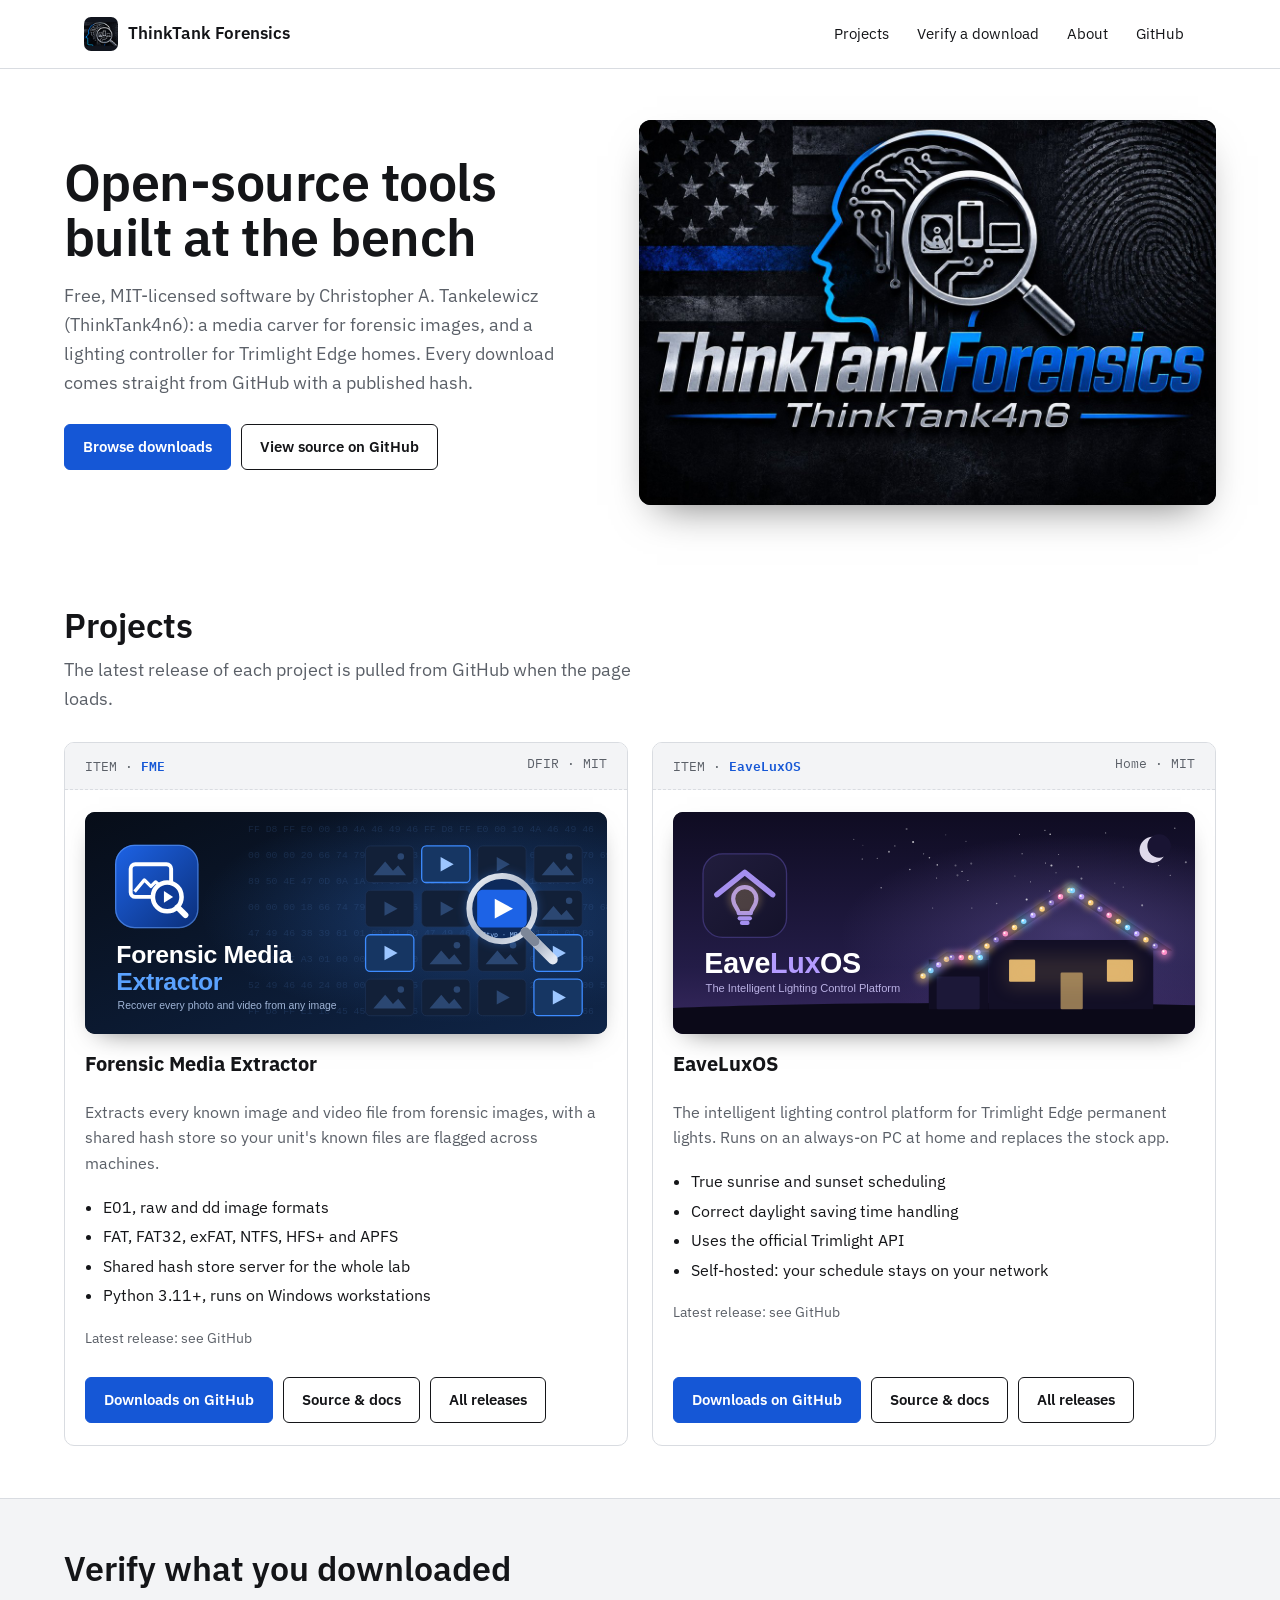
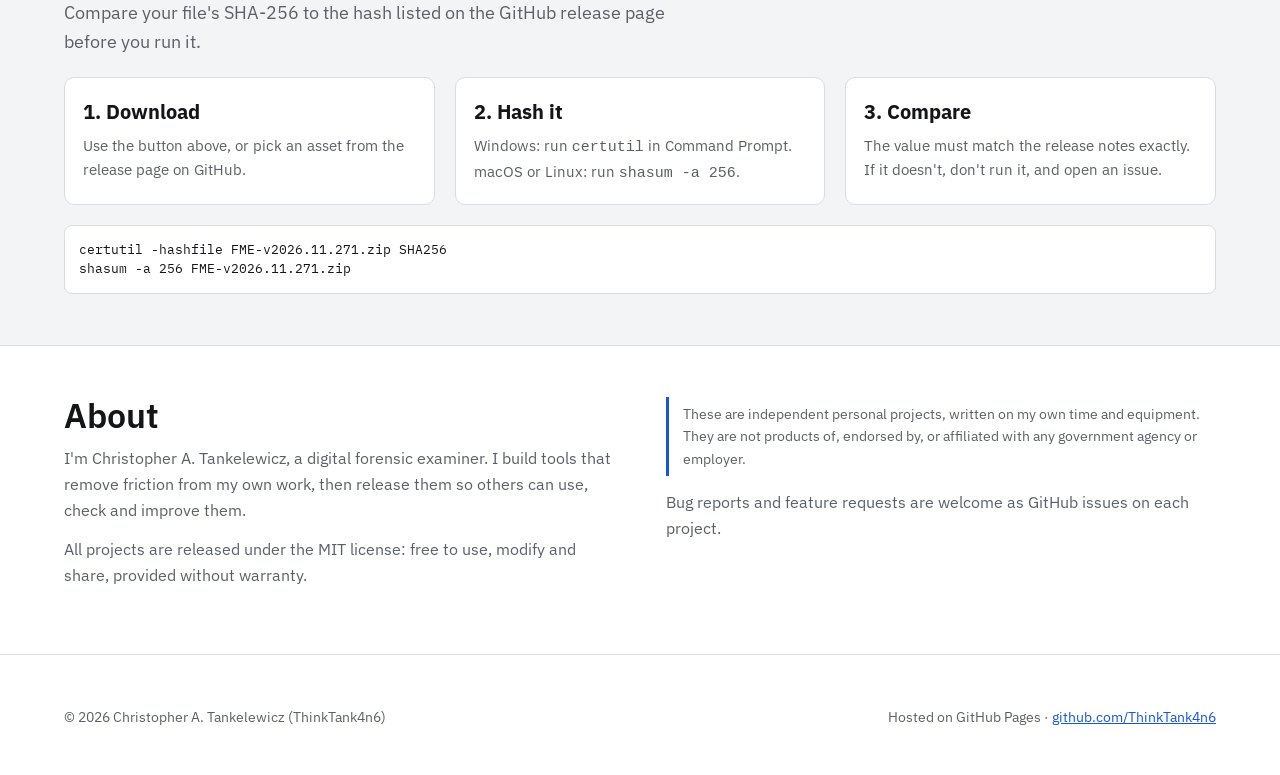
==== index.html @ 65d2710a "New FME and EaveLuxOS banners" ====
<!DOCTYPE html>
<html lang="en">
<head>
<meta charset="utf-8">
<meta name="viewport" content="width=device-width, initial-scale=1">
<title>ThinkTank Forensics</title>
<meta name="description" content="Free, open-source tools by Christopher A. Tankelewicz (ThinkTank4n6): Forensic Media Extractor and EaveLuxOS.">
<link rel="icon" href="favicon-32.png" type="image/png">
<link rel="apple-touch-icon" href="apple-touch-icon.png">
<meta property="og:type" content="website">
<meta property="og:url" content="https://thinktankforensics.com/">
<meta property="og:title" content="ThinkTank Forensics">
<meta property="og:description" content="Free, open-source tools by Christopher A. Tankelewicz (ThinkTank4n6): Forensic Media Extractor and EaveLuxOS.">
<meta property="og:image" content="https://thinktankforensics.com/og.jpg">
<meta property="og:image:width" content="1200">
<meta property="og:image:height" content="630">
<meta name="twitter:card" content="summary_large_image">
<meta name="theme-color" content="#0d0f13">
<link rel="preconnect" href="https://fonts.googleapis.com">
<link rel="preconnect" href="https://fonts.gstatic.com" crossorigin>
<link href="https://fonts.googleapis.com/css2?family=IBM+Plex+Mono:wght@400;600&family=IBM+Plex+Sans:wght@400;500;600&display=swap" rel="stylesheet">
<style>
/* VOICE: clinical, exact, quietly confident — a lab bench, not a billboard
   IDEA: an evidence bag with its chain-of-custody label; each project is an item
   PICTURE: a disk-sector map in hex, carved files lit up in evidence red
   COLOUR and TYPE: white bag, ink, badge blue #1557d6 from the logo; IBM Plex Sans + Plex Mono for data only
   LAYOUT: hero with sector map, two project items, how-to-verify band, footer */
:root{color-scheme:light dark;
  --bg:light-dark(#ffffff,#101113);--panel:light-dark(#f3f4f6,#1a1c1f);
  --ink:light-dark(#141518,#eceef1);--mute:light-dark(#5b6068,#a2a8b1);
  --line:light-dark(#d9dce1,#2c2f34);--red:light-dark(#1557d6,#3d8bff);
  --cell:light-dark(#e6e8ec,#23262a);--hit:light-dark(#1557d6,#3d8bff)}
:root[data-theme=light]{color-scheme:light}:root[data-theme=dark]{color-scheme:dark}
*{box-sizing:border-box;min-width:0}
html{scroll-padding-top:72px;scroll-behavior:smooth}
body{margin:0;background:var(--bg);color:var(--ink);font:16px/1.6 "IBM Plex Sans",system-ui,sans-serif;overflow-x:clip}
a{color:var(--red)}
.wrap{max-width:1240px;margin:0 auto}
.band{padding:clamp(28px,4vw,64px) max(5vw,16px)}
header.top{position:sticky;top:0;z-index:5;background:color-mix(in srgb,var(--bg) 92%,transparent);backdrop-filter:blur(8px);border-bottom:1px solid var(--line)}
.top .wrap{display:flex;align-items:center;gap:16px;padding:12px max(5vw,16px);flex-wrap:wrap}
.brand{display:flex;align-items:center;gap:10px;font-weight:600;color:var(--ink);text-decoration:none;font-size:17px}
.brand img{width:34px;height:34px;border-radius:7px}
nav{margin-left:auto;display:flex;gap:4px;flex-wrap:wrap}
nav a{color:var(--ink);text-decoration:none;padding:10px 12px;border-radius:6px;font-size:15px}
nav a:hover,nav a:focus-visible{background:var(--panel)}
.hero .wrap{display:grid;grid-template-columns:minmax(0,1fr) minmax(0,1.1fr);gap:clamp(24px,4vw,56px);align-items:center}
h1{font-size:clamp(34px,5vw,52px);line-height:1.05;margin:0 0 18px;text-wrap:balance;font-weight:600;letter-spacing:-.01em}
h2{font-size:clamp(26px,3.4vw,34px);line-height:1.1;margin:0 0 12px;text-wrap:balance;font-weight:600}
h3{font-size:20px;margin:0 0 6px}
.lede{font-size:18px;color:var(--mute);max-width:34em;margin:0 0 26px}
.btns{display:flex;gap:10px;flex-wrap:wrap}
.btn{display:inline-flex;align-items:center;justify-content:center;gap:8px;min-height:44px;padding:10px 18px;border-radius:6px;font-weight:600;font-size:15px;text-decoration:none;border:1.5px solid var(--ink);color:var(--ink);background:transparent}
.btn.solid{background:var(--red);border-color:var(--red);color:#fff}
:root{--red-ink:#fff}
.btn:hover{filter:brightness(1.08)}.btn:focus-visible,nav a:focus-visible{outline:3px solid var(--red);outline-offset:2px}
.logo{margin:0;border-radius:12px;overflow:hidden;box-shadow:0 18px 40px -18px rgba(0,0,0,.55);background:#0d0f13}.logo img{display:block;width:100%;height:auto}
.map{background:var(--panel);border:1px solid var(--line);border-radius:10px;padding:16px;font:12px/1 "IBM Plex Mono",monospace;color:var(--mute)}
.map .hd{display:flex;justify-content:space-between;gap:8px;margin-bottom:12px;flex-wrap:wrap}
.grid{display:grid;grid-template-columns:repeat(16,minmax(0,1fr));gap:3px}
.grid i{aspect-ratio:1;border-radius:2px;background:var(--cell);transition:background .5s}
.grid i.on{background:var(--hit)}
.grid i.img{background:color-mix(in srgb,var(--hit) 55%,var(--cell))}
.legend{display:flex;gap:16px;margin-top:12px;flex-wrap:wrap}
.legend span::before{content:"";display:inline-block;width:10px;height:10px;border-radius:2px;margin-right:6px;vertical-align:-1px;background:var(--c)}
.items{display:grid;grid-template-columns:repeat(2,minmax(0,1fr));gap:24px;margin-top:28px}
.item{border:1px solid var(--line);border-radius:10px;overflow:hidden;display:flex;flex-direction:column;background:var(--bg)}
.tag{display:flex;justify-content:space-between;gap:12px;padding:12px 20px;background:var(--panel);border-bottom:1px dashed var(--line);font:13px "IBM Plex Mono",monospace;color:var(--mute);flex-wrap:wrap}
.tag b{color:var(--red);font-weight:600}
.body{padding:22px 20px;display:flex;flex-direction:column;gap:14px;flex:1}
.body p{margin:0;color:var(--mute)}
.art{border-radius:10px;overflow:hidden;background:#0b0f1a;box-shadow:0 10px 26px -14px rgba(0,0,0,.6)}
.art img{display:block;width:100%;height:auto}
ul.feat{margin:0;padding-left:18px}ul.feat li{margin:4px 0}
.rel{font-size:14px;color:var(--mute);min-height:1.6em}
.rel code{font-family:"IBM Plex Mono",monospace;color:var(--ink)}
.body .btns{margin-top:auto}
.dl{display:grid;gap:12px}
.os{border:1px solid var(--line);border-radius:10px;padding:12px}
.os.mine{border-color:var(--red);box-shadow:0 0 0 1px var(--red) inset}
.os h4{margin:0 0 8px;font-size:15px;display:flex;gap:8px;align-items:center;flex-wrap:wrap}
.os h4 em{font-style:normal;font-size:12px;font-weight:600;color:#fff;background:var(--red);border-radius:99px;padding:2px 9px}
.file{display:flex;flex-direction:column;gap:2px;min-height:44px;justify-content:center;padding:8px 12px;margin-top:6px;border-radius:7px;background:var(--panel);text-decoration:none;color:var(--ink)}
.file:hover,.file:focus-visible{outline:2px solid var(--red);outline-offset:0}
.file span{font-weight:600;color:var(--red)}
.file small{color:var(--mute);font-size:13px;overflow-wrap:anywhere}
.sums{font-size:14px;margin:0}
.verify{background:var(--panel);border-top:1px solid var(--line);border-bottom:1px solid var(--line)}
.steps{display:grid;grid-template-columns:repeat(3,minmax(0,1fr));gap:20px;margin-top:20px}
.step{background:var(--bg);border:1px solid var(--line);border-radius:10px;padding:18px}
.step p{margin:6px 0 0;color:var(--mute);font-size:15px}
pre{overflow-x:auto;background:var(--bg);border:1px solid var(--line);border-radius:8px;padding:14px;font:13px/1.5 "IBM Plex Mono",monospace;margin:20px 0 0}
.about .wrap{display:grid;grid-template-columns:minmax(0,1fr) minmax(0,1fr);gap:clamp(24px,4vw,56px)}
.about p{color:var(--mute);margin:0 0 14px}
.note{font-size:14px;border-left:3px solid var(--red);padding:6px 0 6px 14px;color:var(--mute)}
footer{border-top:1px solid var(--line);font-size:14px;color:var(--mute)}
footer .wrap{display:flex;justify-content:space-between;gap:12px;flex-wrap:wrap}
@media(max-width:860px){.items,.steps,.about .wrap{grid-template-columns:minmax(0,1fr)}}
@media(max-width:700px){.hero .wrap{grid-template-columns:minmax(0,1fr)}nav{margin-left:0;width:100%}}
@media(prefers-reduced-motion:reduce){html{scroll-behavior:auto}.grid i{transition:none}}
</style>
</head>
<body>

<header class="top"><div class="wrap">
  <a class="brand" href="#top" aria-label="ThinkTank Forensics home">
    <img src="emblem.png" alt="" width="34" height="34">
    ThinkTank Forensics
  </a>
  <nav aria-label="Main">
    <a href="#projects">Projects</a>
    <a href="#verify">Verify a download</a>
    <a href="#about">About</a>
    <a href="https://github.com/ThinkTank4n6">GitHub</a>
  </nav>
</div></header>

<main id="top">
<section class="band hero"><div class="wrap">
  <div>
    <h1>Open-source tools built at the bench</h1>
    <p class="lede">Free, MIT-licensed software by Christopher A. Tankelewicz (ThinkTank4n6): a media carver for forensic images, and a lighting controller for Trimlight Edge homes. Every download comes straight from GitHub with a published hash.</p>
    <div class="btns">
      <a class="btn solid" href="#projects">Browse downloads</a>
      <a class="btn" href="https://github.com/ThinkTank4n6">View source on GitHub</a>
    </div>
  </div>
  <figure class="logo"><img src="logo.jpg" alt="ThinkTank Forensics logo: a circuit-board head profile with a magnifying glass over a hard drive, phone and laptop, above the name ThinkTank Forensics and the handle ThinkTank4n6" width="1200" height="800"></figure>
</div></section>

<section class="band" id="projects"><div class="wrap">
  <h2>Projects</h2>
  <p class="lede" style="margin:0">The latest release of each project is pulled from GitHub when the page loads.</p>
  <div class="items" id="items"></div>
</div></section>

<section class="band verify" id="verify"><div class="wrap">
  <h2>Verify what you downloaded</h2>
  <p class="lede" style="margin:0">Compare your file's SHA-256 to the hash listed on the GitHub release page before you run it.</p>
  <div class="steps">
    <div class="step"><h3>1. Download</h3><p>Use the button above, or pick an asset from the release page on GitHub.</p></div>
    <div class="step"><h3>2. Hash it</h3><p>Windows: run <code>certutil</code> in Command Prompt. macOS or Linux: run <code>shasum -a 256</code>.</p></div>
    <div class="step"><h3>3. Compare</h3><p>The value must match the release notes exactly. If it doesn't, don't run it, and open an issue.</p></div>
  </div>
  <pre>certutil -hashfile FME-v2026.11.271.zip SHA256
shasum -a 256 FME-v2026.11.271.zip</pre>
</div></section>

<section class="band about" id="about"><div class="wrap">
  <div>
    <h2>About</h2>
    <p>I'm Christopher A. Tankelewicz, a digital forensic examiner. I build tools that remove friction from my own work, then release them so others can use, check and improve them.</p>
    <p>All projects are released under the MIT license: free to use, modify and share, provided without warranty.</p>
  </div>
  <div>
    <p class="note">These are independent personal projects, written on my own time and equipment. They are not products of, endorsed by, or affiliated with any government agency or employer.</p>
    <p>Bug reports and feature requests are welcome as GitHub issues on each project.</p>
  </div>
</div></section>
</main>

<footer class="band"><div class="wrap">
  <span>© <span id="yr">2026</span> Christopher A. Tankelewicz (ThinkTank4n6)</span>
  <span>Hosted on GitHub Pages · <a href="https://github.com/ThinkTank4n6">github.com/ThinkTank4n6</a></span>
</div></footer>

<script>
{
const OWNER = "ThinkTank4n6";
const projects = [
  { repo: "Forensic-Media-Extractor", name: "Forensic Media Extractor", short: "FME", kind: "DFIR",
    blurb: "Extracts every known image and video file from forensic images, with a shared hash store so your unit's known files are flagged across machines.",
    feats: ["E01, raw and dd image formats", "FAT, FAT32, exFAT, NTFS, HFS+ and APFS", "Shared hash store server for the whole lab", "Python 3.11+, runs on Windows workstations"],
    art: "fme" },
  { repo: "eaveluxos", name: "EaveLuxOS", short: "EaveLuxOS", kind: "Home",
    blurb: "The intelligent lighting control platform for Trimlight Edge permanent lights. Runs on an always-on PC at home and replaces the stock app.",
    feats: ["True sunrise and sunset scheduling", "Correct daylight saving time handling", "Uses the official Trimlight API", "Self-hosted: your schedule stays on your network"],
    art: "eaveluxos" }
];


const esc = s => String(s).replace(/[&<>"']/g, c => ({"&":"&amp;","<":"&lt;",">":"&gt;","\"":"&quot;","'":"&#39;"}[c]));
const gh = p => `https://github.com/${OWNER}/${p.repo}`;

document.getElementById("items").innerHTML = projects.map(p => `
  <article class="item" id="p-${p.repo}">
    <div class="tag"><span>ITEM · <b>${esc(p.short)}</b></span><span>${esc(p.kind)} · MIT</span></div>
    <div class="body">
      <div class="art"><img src="img/${p.art}-banner.svg" alt="${esc(p.name)} logo" width="800" height="340" loading="lazy"></div>
      <h3>${esc(p.name)}</h3>
      <p>${esc(p.blurb)}</p>
      <ul class="feat">${p.feats.map(f => `<li>${esc(f)}</li>`).join("")}</ul>
      <div class="rel" data-rel>Latest release: see GitHub</div>
      <div data-panel></div>
      <div class="btns">
        <a class="btn solid" data-dl href="${gh(p)}/releases/latest">Downloads on GitHub</a>
        <a class="btn" href="${gh(p)}">Source &amp; docs</a>
        <a class="btn" href="${gh(p)}/releases">All releases</a>
      </div>
    </div>
  </article>`).join("");

// Pull the newest release from the GitHub API and build a download panel per platform.
// The static buttons above still work if this fails.
const describe = name => {
  const n = name.toLowerCase();
  const arm = /arm64|aarch64/.test(n), x64 = /x86_64|amd64|x64/.test(n);
  if (/sha256|checksum/.test(n)) return { os: "Checksums", label: "SHA-256 checksums", rank: 9 };
  if (/\.deb$/.test(n)) return { os: "Linux", label: `Debian / Ubuntu (.deb) · ${arm ? "ARM64" : "x86-64"}`, rank: arm ? 4 : 3 };
  if (/linux|\.appimage$|\.rpm$/.test(n)) return { os: "Linux", label: `Linux (.tar.gz) · ${arm ? "ARM64 / Raspberry Pi" : "x86-64"}`, rank: arm ? 2 : 1 };
  if (/mac|darwin|osx|\.dmg$|\.pkg$/.test(n)) {
    const intel = /intel/.test(n) || (x64 && !arm);
    return { os: "macOS", label: intel ? "Intel Macs" : "Apple Silicon (M1 and newer)", rank: intel ? 2 : 1 };
  }
  if (/windows|win64|win32|\.exe$|\.msi$/.test(n)) return { os: "Windows", label: /\.exe$|\.msi$/.test(n) ? "Windows installer" : "Windows 10 / 11 (64-bit)", rank: 1 };
  return { os: "Other", label: name, rank: 1 };
};
const ua = navigator.userAgent;
const myOS = /iPhone|iPad|Android/.test(ua) ? "" : /Windows/.test(ua) ? "Windows" : /Mac/.test(ua) ? "macOS" : /Linux|X11/.test(ua) ? "Linux" : "";
const mb = b => b >= 1048576 ? (b/1048576).toFixed(1) + " MB" : Math.max(1, Math.round(b/1024)) + " KB";
projects.forEach(async p => {
  const card = document.getElementById("p-" + p.repo);
  try {
    const r = await fetch(`https://api.github.com/repos/${OWNER}/${p.repo}/releases/latest`, { headers: { Accept: "application/vnd.github+json" } });
    if (!r.ok) return;
    const j = await r.json();
    const assets = (j.assets || []).map(x => ({ ...x, d: describe(x.name) }));
    if (!assets.length) return;
    const date = new Date(j.published_at).toLocaleDateString("en-US", { year: "numeric", month: "short", day: "numeric" });
    const order = ["Windows", "macOS", "Linux", "Other"].sort((x, y) => (y === myOS) - (x === myOS));
    const groups = order.map(os => {
      const list = assets.filter(x => x.d.os === os).sort((x, y) => x.d.rank - y.d.rank);
      if (!list.length) return "";
      return `<div class="os${os === myOS ? " mine" : ""}"><h4>${os}${os === myOS ? " <em>your computer</em>" : ""}</h4>
        ${list.map(x => `<a class="file" href="${esc(x.browser_download_url)}"><span>${esc(x.d.label)}</span><small>${esc(x.name)} · ${mb(x.size)}</small></a>`).join("")}</div>`;
    }).join("");
    const sums = assets.find(x => x.d.os === "Checksums");
    card.querySelector("[data-rel]").innerHTML = `Latest release: <code>${esc(j.tag_name)}</code> · ${esc(date)}`;
    card.querySelector("[data-panel]").innerHTML = `<div class="dl">${groups}</div>` +
      (sums ? `<p class="sums">Verify your download against <a href="${esc(sums.browser_download_url)}">${esc(sums.name)}</a>.</p>` : "");
    card.querySelector("[data-dl]").remove();
  } catch (e) { /* offline or rate-limited: keep the fallback link */ }
});

document.getElementById("yr").textContent = new Date().getFullYear();
}
</script>
</body>
</html>
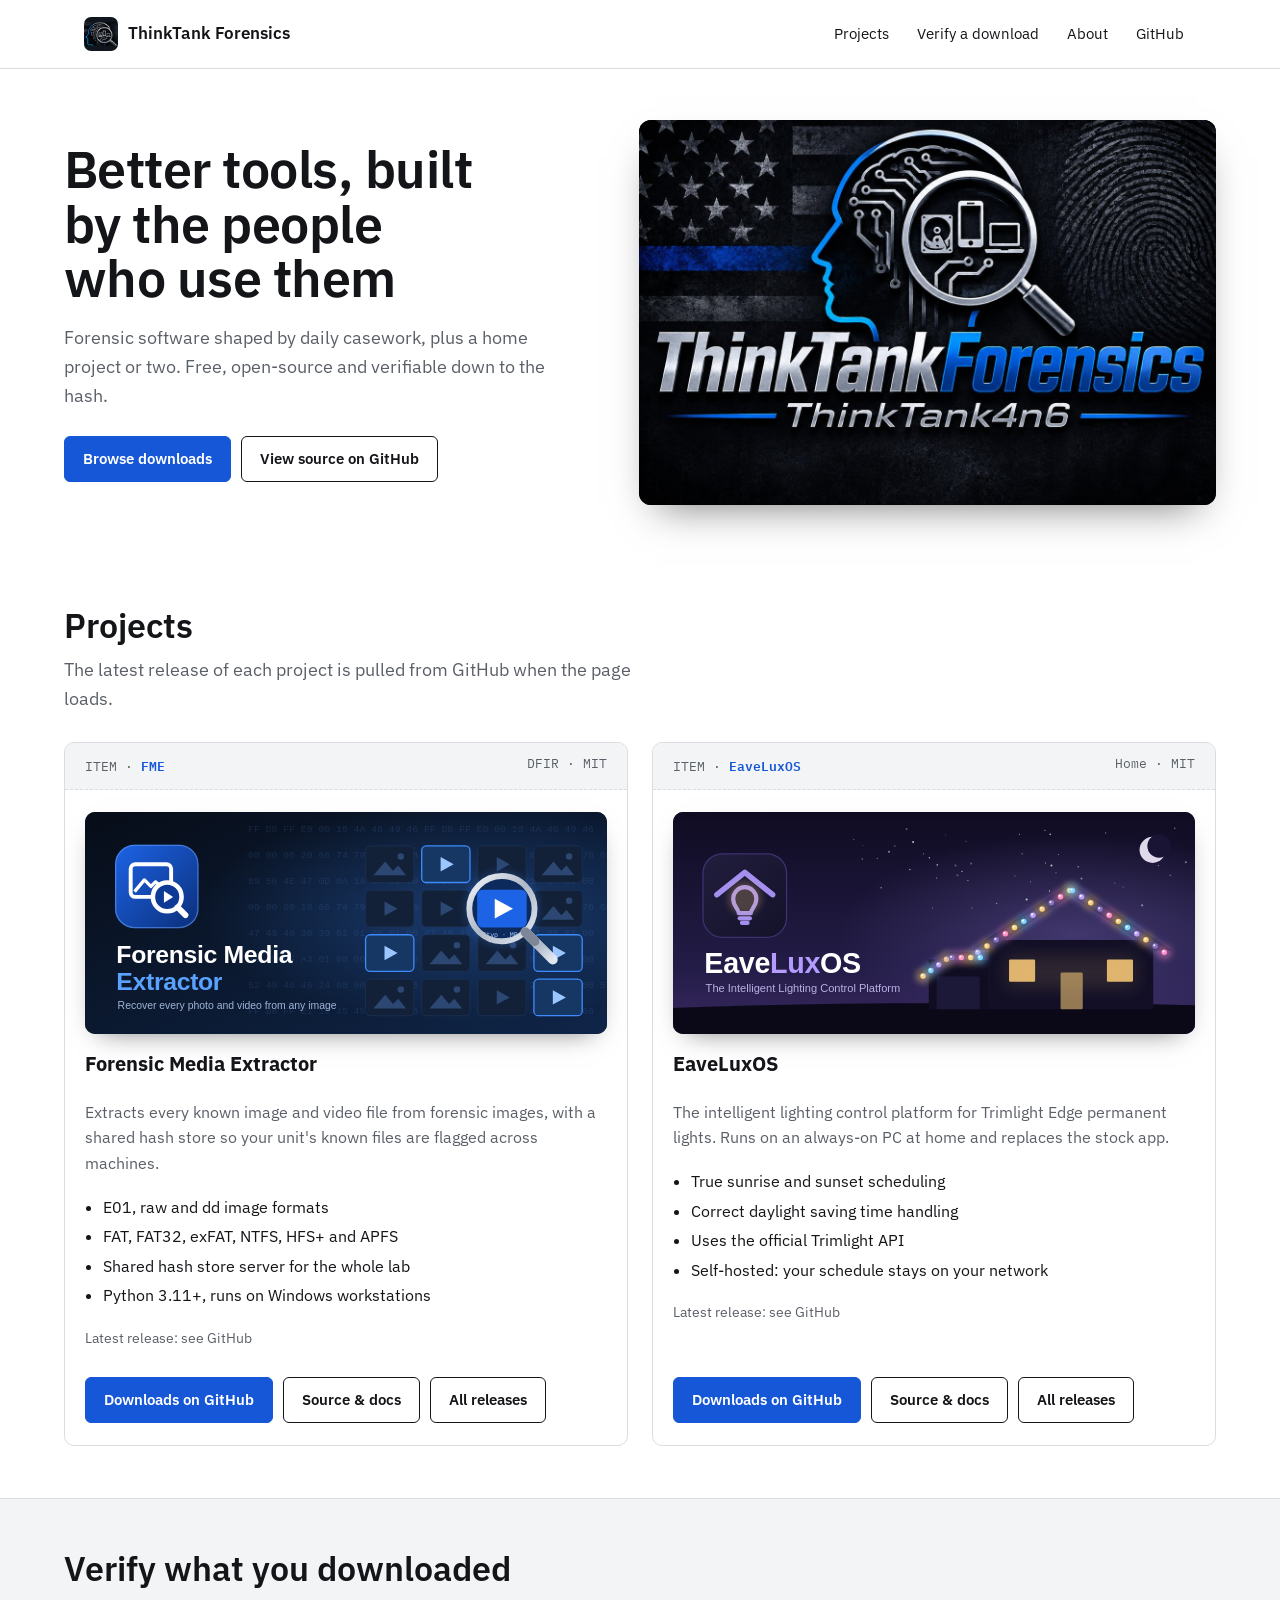
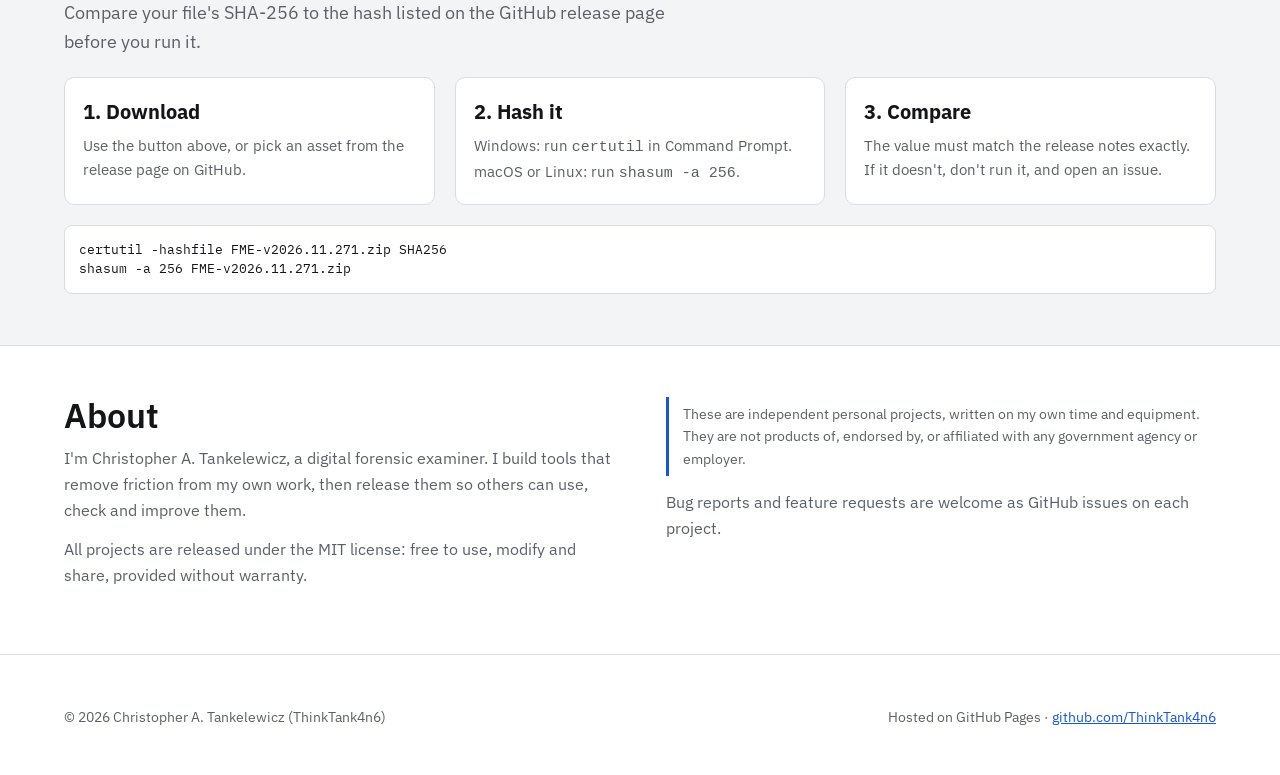
==== commit 7394957d: "New headline" ====
--- a/index.html
+++ b/index.html
@@ -118,8 +118,8 @@
 <main id="top">
 <section class="band hero"><div class="wrap">
   <div>
-    <h1>Open-source tools built at the bench</h1>
-    <p class="lede">Free, MIT-licensed software by Christopher A. Tankelewicz (ThinkTank4n6): a media carver for forensic images, and a lighting controller for Trimlight Edge homes. Every download comes straight from GitHub with a published hash.</p>
+    <h1>Better tools, built by the people who use them</h1>
+    <p class="lede">Forensic software shaped by daily casework, plus a home project or two. Free, open-source and verifiable down to the hash.</p>
     <div class="btns">
       <a class="btn solid" href="#projects">Browse downloads</a>
       <a class="btn" href="https://github.com/ThinkTank4n6">View source on GitHub</a>
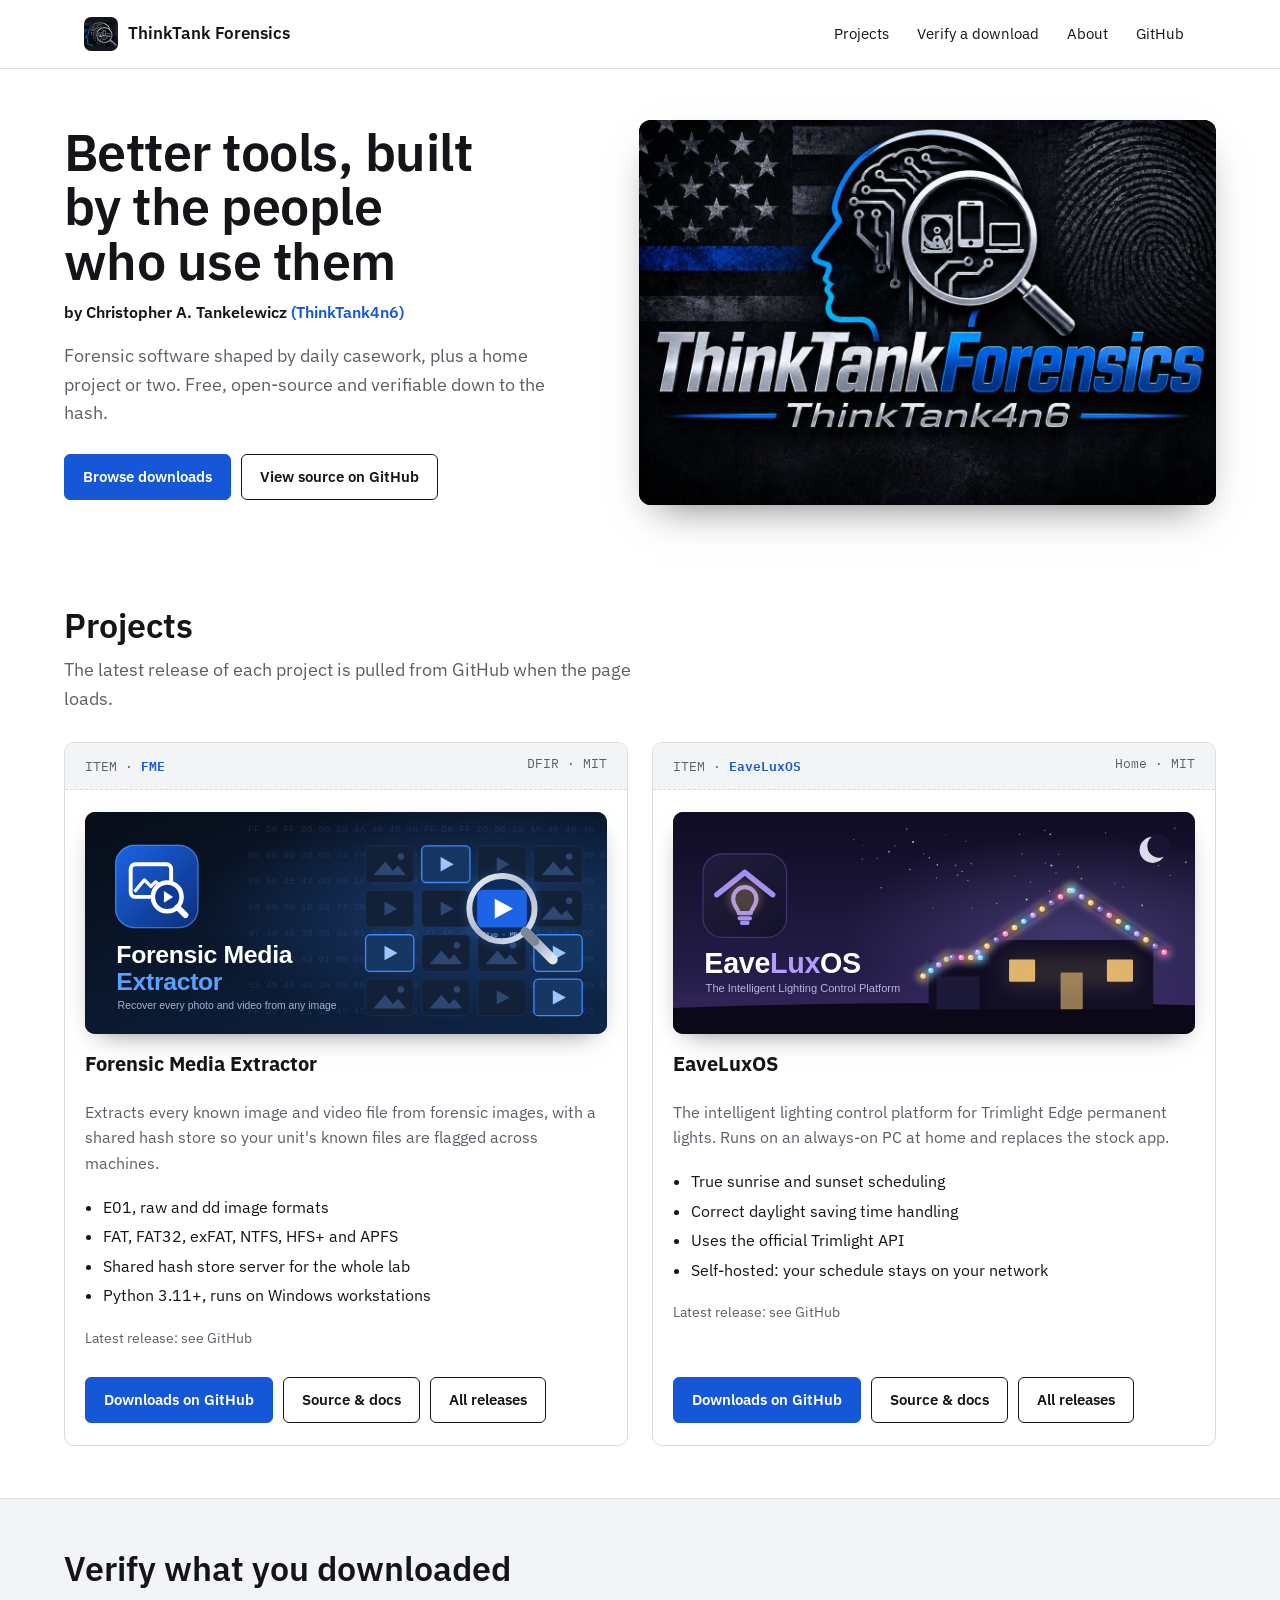
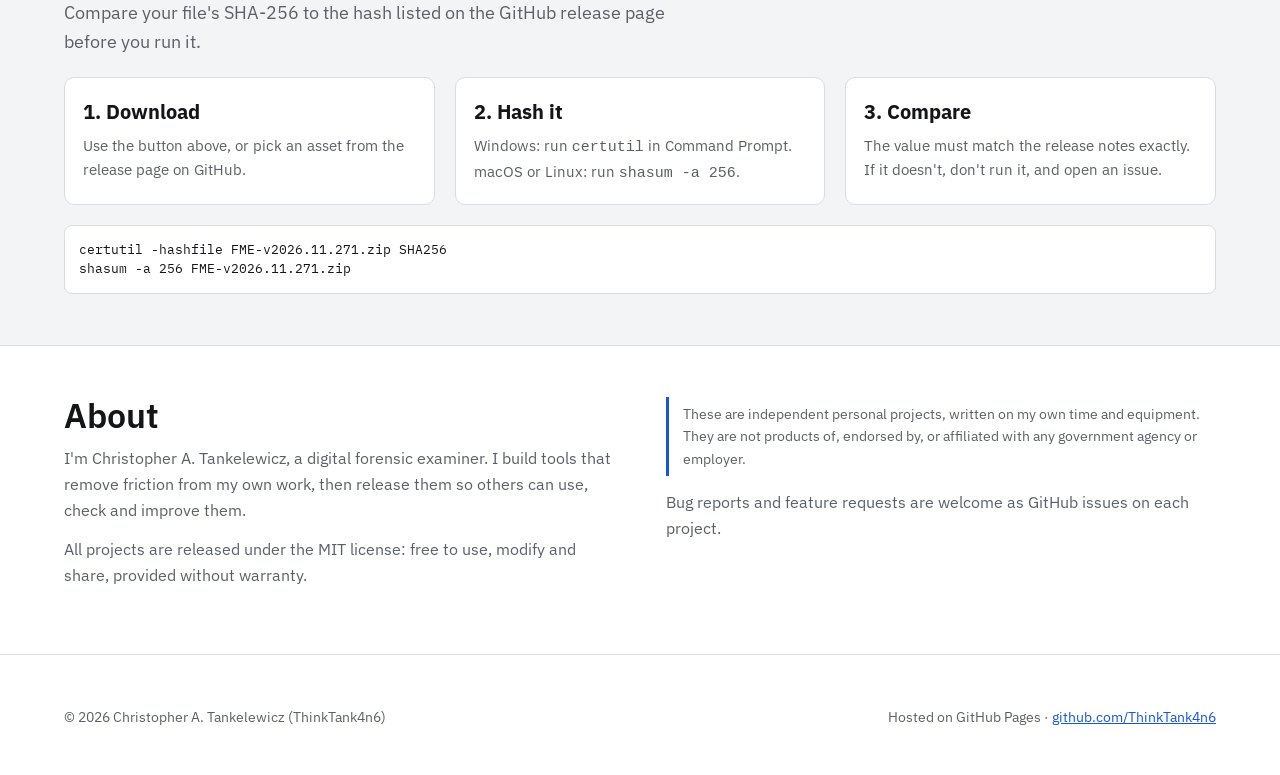
==== commit a431cc07: "Add byline under headline" ====
--- a/index.html
+++ b/index.html
@@ -48,6 +48,7 @@
 h1{font-size:clamp(34px,5vw,52px);line-height:1.05;margin:0 0 18px;text-wrap:balance;font-weight:600;letter-spacing:-.01em}
 h2{font-size:clamp(26px,3.4vw,34px);line-height:1.1;margin:0 0 12px;text-wrap:balance;font-weight:600}
 h3{font-size:20px;margin:0 0 6px}
+.byline{margin:-6px 0 16px;font-size:16px;font-weight:600;color:var(--ink)}.byline span{color:var(--red)}
 .lede{font-size:18px;color:var(--mute);max-width:34em;margin:0 0 26px}
 .btns{display:flex;gap:10px;flex-wrap:wrap}
 .btn{display:inline-flex;align-items:center;justify-content:center;gap:8px;min-height:44px;padding:10px 18px;border-radius:6px;font-weight:600;font-size:15px;text-decoration:none;border:1.5px solid var(--ink);color:var(--ink);background:transparent}
@@ -119,6 +120,7 @@
 <section class="band hero"><div class="wrap">
   <div>
     <h1>Better tools, built by the people who use them</h1>
+    <p class="byline">by Christopher A. Tankelewicz <span>(ThinkTank4n6)</span></p>
     <p class="lede">Forensic software shaped by daily casework, plus a home project or two. Free, open-source and verifiable down to the hash.</p>
     <div class="btns">
       <a class="btn solid" href="#projects">Browse downloads</a>
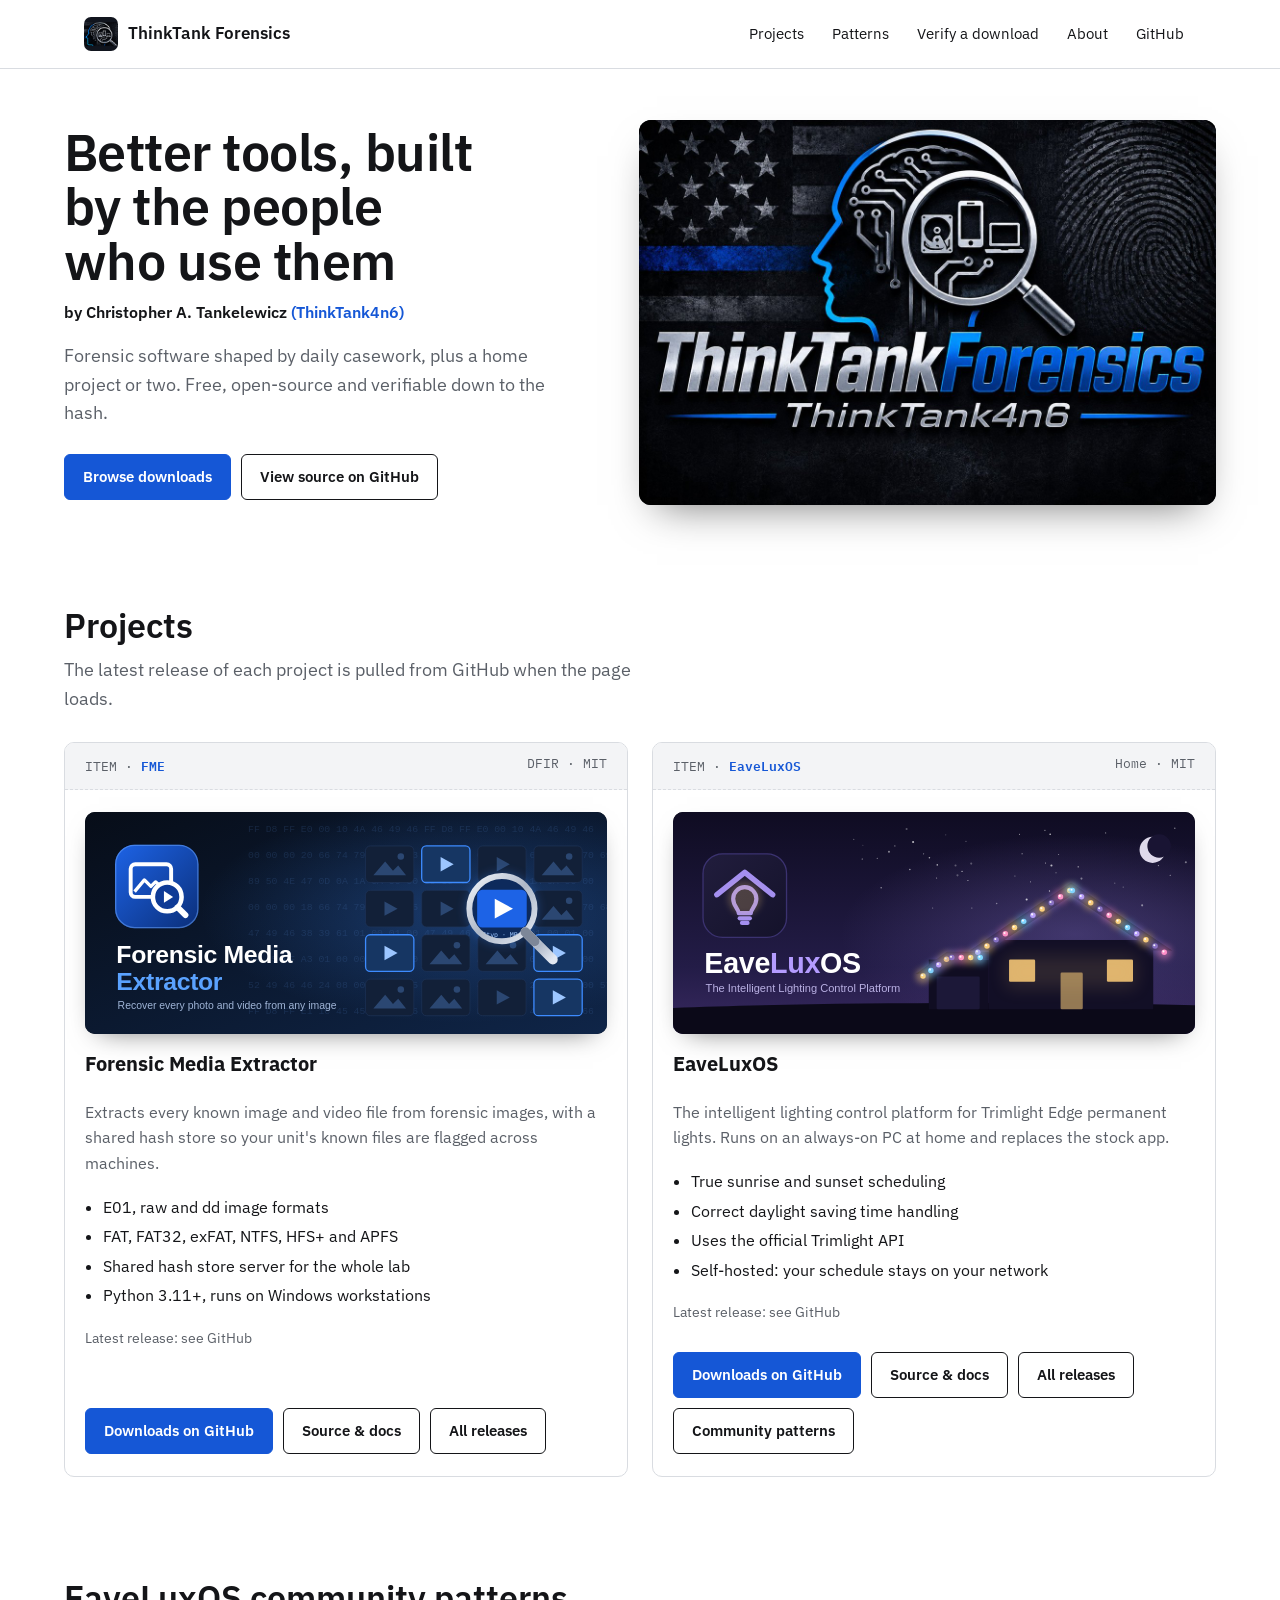
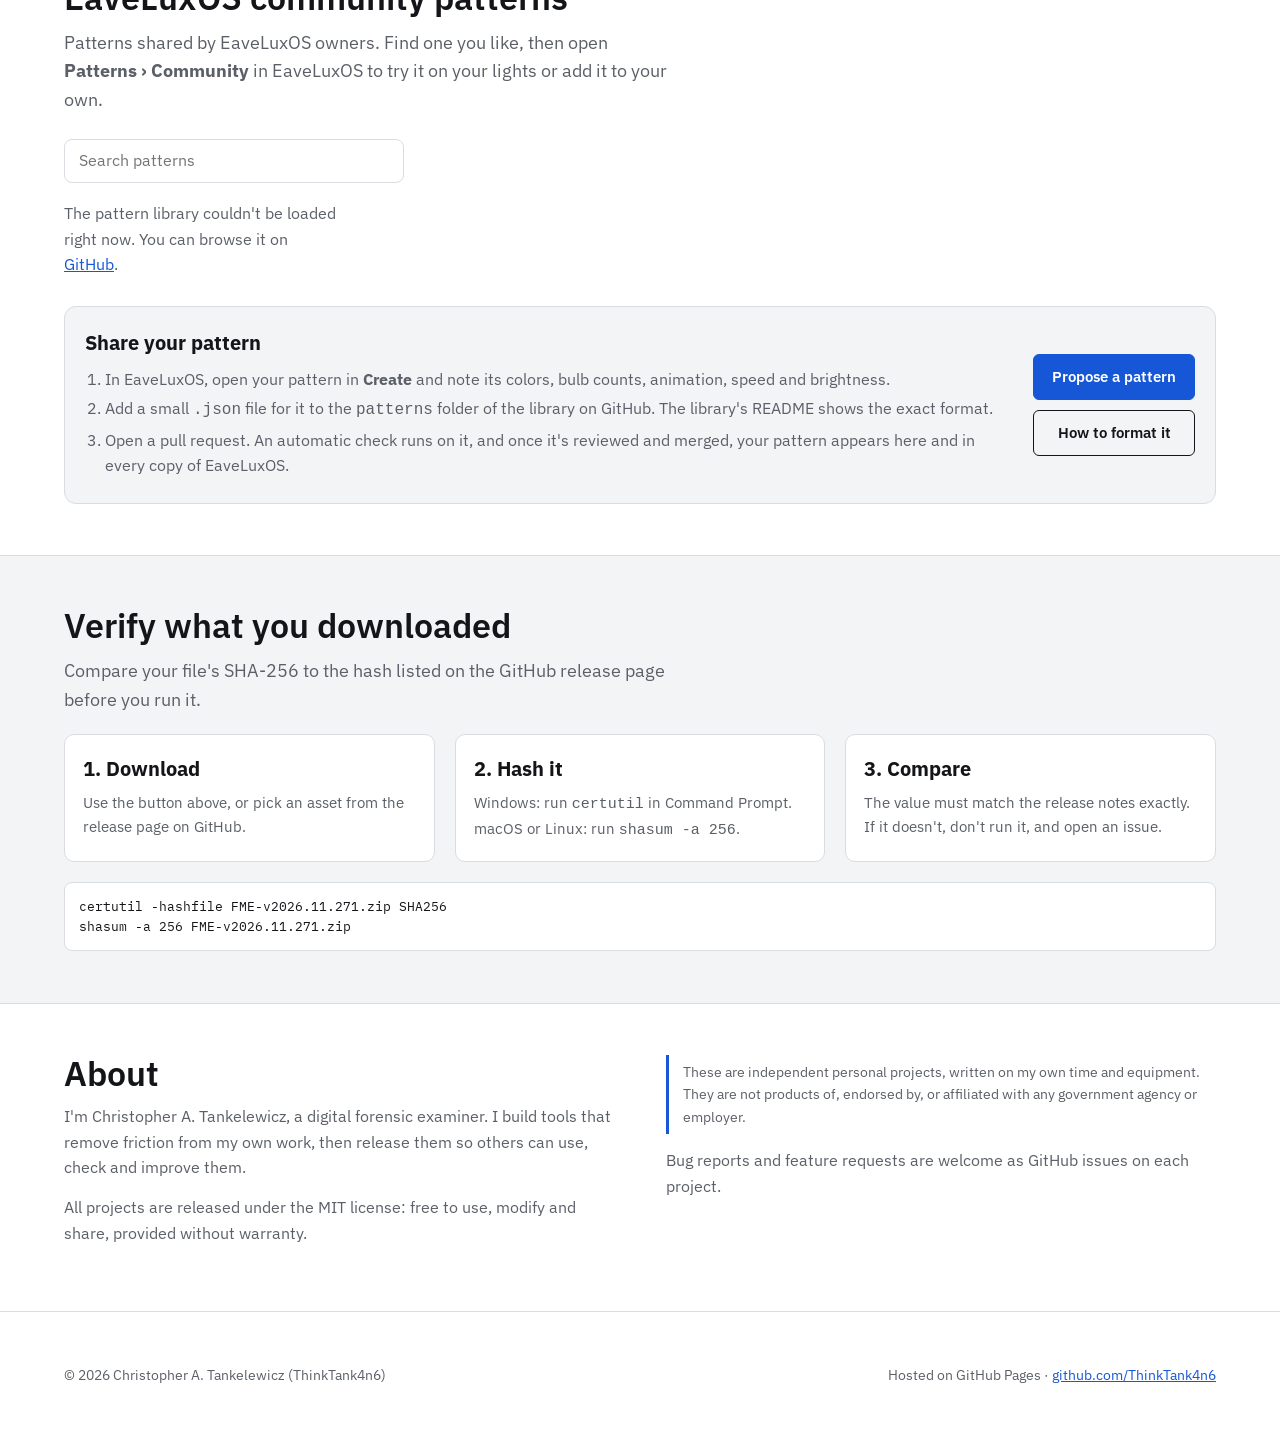
==== commit 79b0c3ee: "Add EaveLuxOS community patterns section" ====
--- a/index.html
+++ b/index.html
@@ -96,6 +96,33 @@
 .note{font-size:14px;border-left:3px solid var(--red);padding:6px 0 6px 14px;color:var(--mute)}
 footer{border-top:1px solid var(--line);font-size:14px;color:var(--mute)}
 footer .wrap{display:flex;justify-content:space-between;gap:12px;flex-wrap:wrap}
+
+.pbar{display:flex;gap:12px;flex-wrap:wrap;align-items:center;margin:24px 0 18px}
+.pbar input{font:inherit;font-size:16px;min-height:44px;padding:8px 14px;border:1px solid var(--line);border-radius:8px;background:var(--bg);color:var(--ink);flex:1 1 220px;max-width:340px}
+.pbar input:focus-visible{outline:3px solid var(--red);outline-offset:1px}
+.chips{display:flex;gap:8px;flex-wrap:wrap}
+.chip{font:inherit;font-size:14px;min-height:36px;padding:6px 14px;border-radius:99px;border:1px solid var(--line);background:var(--panel);color:var(--ink);cursor:pointer}
+.chip[aria-pressed=true]{background:var(--red);border-color:var(--red);color:#fff}
+.chip:focus-visible{outline:3px solid var(--red);outline-offset:2px}
+.pgrid{display:grid;grid-template-columns:repeat(auto-fill,minmax(240px,1fr));gap:16px}
+.pat{border:1px solid var(--line);border-radius:10px;overflow:hidden;background:var(--bg);display:flex;flex-direction:column}
+.strip{background:linear-gradient(#141226,#1d1838);padding:20px 14px 16px;position:relative}
+.strip::before{content:"";position:absolute;left:10px;right:10px;top:18px;height:2px;background:#3a3460}
+.bulbs{display:flex;justify-content:space-between;position:relative}
+.bulbs i{width:11px;height:11px;border-radius:50%;background:var(--c);box-shadow:0 0 8px 2px color-mix(in srgb,var(--c) 70%,transparent)}
+.pat .pb{padding:14px 16px 16px;display:flex;flex-direction:column;gap:6px}
+.pat h4{margin:0;font-size:17px}
+.pat p{margin:0;color:var(--mute);font-size:15px}
+.pat .by{font-size:13px}
+.pat .tags{display:flex;gap:6px;flex-wrap:wrap;margin-top:4px}
+.pat .tags span{font-size:12px;padding:2px 9px;border-radius:99px;background:var(--panel);color:var(--mute)}
+.pat .kind{font-size:12px;font-weight:600;color:var(--red)}
+.pmsg{color:var(--mute);margin:0}
+.share{margin-top:28px;border:1px solid var(--line);border-radius:12px;padding:20px;display:grid;grid-template-columns:minmax(0,1fr) auto;gap:20px;align-items:center;background:var(--panel)}
+.share ol{margin:8px 0 0;padding-left:20px;color:var(--mute)}.share li{margin:4px 0}
+.share .btns{flex-direction:column}
+@media(max-width:760px){.share{grid-template-columns:minmax(0,1fr)}.share .btns{flex-direction:row}}
+@media(prefers-reduced-motion:no-preference){.bulbs i{animation:tw 2.4s ease-in-out infinite;animation-delay:calc(var(--n) * -0.17s)}@keyframes tw{50%{opacity:.55}}}
 @media(max-width:860px){.items,.steps,.about .wrap{grid-template-columns:minmax(0,1fr)}}
 @media(max-width:700px){.hero .wrap{grid-template-columns:minmax(0,1fr)}nav{margin-left:0;width:100%}}
 @media(prefers-reduced-motion:reduce){html{scroll-behavior:auto}.grid i{transition:none}}
@@ -110,6 +137,7 @@
   </a>
   <nav aria-label="Main">
     <a href="#projects">Projects</a>
+    <a href="#patterns">Patterns</a>
     <a href="#verify">Verify a download</a>
     <a href="#about">About</a>
     <a href="https://github.com/ThinkTank4n6">GitHub</a>
@@ -134,6 +162,31 @@
   <h2>Projects</h2>
   <p class="lede" style="margin:0">The latest release of each project is pulled from GitHub when the page loads.</p>
   <div class="items" id="items"></div>
+</div></section>
+
+
+<section class="band" id="patterns"><div class="wrap">
+  <h2>EaveLuxOS community patterns</h2>
+  <p class="lede" style="margin:0">Patterns shared by EaveLuxOS owners. Find one you like, then open <b>Patterns › Community</b> in EaveLuxOS to try it on your lights or add it to your own.</p>
+  <div class="pbar">
+    <input id="pq" type="search" placeholder="Search patterns" aria-label="Search patterns" autocomplete="off">
+    <div class="chips" id="ptags" role="group" aria-label="Filter by tag"></div>
+  </div>
+  <div class="pgrid" id="pgrid"><p class="pmsg">Loading the pattern library…</p></div>
+  <div class="share">
+    <div>
+      <h3>Share your pattern</h3>
+      <ol>
+        <li>In EaveLuxOS, open your pattern in <b>Create</b> and note its colors, bulb counts, animation, speed and brightness.</li>
+        <li>Add a small <code>.json</code> file for it to the <code>patterns</code> folder of the library on GitHub. The library's README shows the exact format.</li>
+        <li>Open a pull request. An automatic check runs on it, and once it's reviewed and merged, your pattern appears here and in every copy of EaveLuxOS.</li>
+      </ol>
+    </div>
+    <div class="btns">
+      <a class="btn solid" href="https://github.com/ThinkTank4n6/eaveluxos-patterns/new/main/patterns">Propose a pattern</a>
+      <a class="btn" href="https://github.com/ThinkTank4n6/eaveluxos-patterns#share-a-pattern">How to format it</a>
+    </div>
+  </div>
 </div></section>
 
 <section class="band verify" id="verify"><div class="wrap">
@@ -177,7 +230,7 @@
   { repo: "eaveluxos", name: "EaveLuxOS", short: "EaveLuxOS", kind: "Home",
     blurb: "The intelligent lighting control platform for Trimlight Edge permanent lights. Runs on an always-on PC at home and replaces the stock app.",
     feats: ["True sunrise and sunset scheduling", "Correct daylight saving time handling", "Uses the official Trimlight API", "Self-hosted: your schedule stays on your network"],
-    art: "eaveluxos" }
+    art: "eaveluxos", extra: ["#patterns", "Community patterns"] }
 ];
 
 
@@ -197,7 +250,7 @@
       <div class="btns">
         <a class="btn solid" data-dl href="${gh(p)}/releases/latest">Downloads on GitHub</a>
         <a class="btn" href="${gh(p)}">Source &amp; docs</a>
-        <a class="btn" href="${gh(p)}/releases">All releases</a>
+        <a class="btn" href="${gh(p)}/releases">All releases</a>${p.extra ? `<a class="btn" href="${p.extra[0]}">${esc(p.extra[1])}</a>` : ""}
       </div>
     </div>
   </article>`).join("");
@@ -244,6 +297,49 @@
   } catch (e) { /* offline or rate-limited: keep the fallback link */ }
 });
 
+
+// Community patterns: read the same index.json EaveLuxOS reads, live from GitHub.
+const PAT_URL = "https://raw.githubusercontent.com/ThinkTank4n6/eaveluxos-patterns/main/index.json";
+const pgrid = document.getElementById("pgrid"), pq = document.getElementById("pq"), ptags = document.getElementById("ptags");
+let pats = [], tagOn = "";
+const kindName = { show: "Studio show", automation: "Automation" };
+const titleCase = t => t.charAt(0).toUpperCase() + t.slice(1);
+const drawPats = () => {
+  const q = pq.value.trim().toLowerCase();
+  const list = pats.filter(x => (!tagOn || x.tags.includes(tagOn)) &&
+    (!q || [x.name, x.description, x.author, ...x.tags].join(" ").toLowerCase().includes(q)));
+  pgrid.innerHTML = list.length ? list.map(x => {
+    const cols = x.colors.length ? x.colors : ["#FFA757"];
+    const bulbs = Array.from({ length: 16 }, (_, i) => `<i style="--c:${esc(cols[i % cols.length])};--n:${i}"></i>`).join("");
+    return `<article class="pat"><div class="strip" aria-hidden="true"><div class="bulbs">${bulbs}</div></div>
+      <div class="pb">${kindName[x.kind] ? `<span class="kind">${kindName[x.kind]}</span>` : ""}<h4>${esc(x.name)}</h4>
+      ${x.description ? `<p>${esc(x.description)}</p>` : ""}${x.author ? `<p class="by">by ${esc(x.author)}</p>` : ""}
+      ${x.tags.length ? `<div class="tags">${x.tags.map(t => `<span>${esc(t)}</span>`).join("")}</div>` : ""}</div></article>`;
+  }).join("") : `<p class="pmsg">No patterns match. Try another search, or share one of your own below.</p>`;
+};
+const drawTags = () => {
+  const tags = [...new Set(pats.flatMap(x => x.tags))].sort();
+  ptags.innerHTML = [["", "All"], ...tags.map(t => [t, titleCase(t)])].map(([t, l]) =>
+    `<button class="chip" type="button" data-t="${esc(t)}" aria-pressed="${t === tagOn}">${esc(l)}</button>`).join("");
+};
+ptags.addEventListener("click", e => { const b = e.target.closest(".chip"); if (!b) return; tagOn = b.dataset.t; drawTags(); drawPats(); });
+pq.addEventListener("input", drawPats);
+(async () => {
+  try {
+    const r = await fetch(PAT_URL, { cache: "no-cache" });
+    if (!r.ok) throw 0;
+    const j = await r.json();
+    pats = (j.patterns || []).filter(x => x && x.id).map(x => ({
+      id: String(x.id), kind: x.kind || "pattern", name: String(x.name || x.id), author: String(x.author || ""),
+      description: String(x.description || ""), tags: (x.tags || []).map(t => String(t).toLowerCase()).slice(0, 8),
+      colors: (x.colors || []).filter(c => /^#[0-9a-f]{6}$/i.test(c)).slice(0, 8)
+    })).sort((a, b) => a.name.localeCompare(b.name));
+    drawTags(); drawPats();
+  } catch (e) {
+    pgrid.innerHTML = `<p class="pmsg">The pattern library couldn't be loaded right now. You can browse it on <a href="https://github.com/ThinkTank4n6/eaveluxos-patterns">GitHub</a>.</p>`;
+  }
+})();
+
 document.getElementById("yr").textContent = new Date().getFullYear();
 }
 </script>
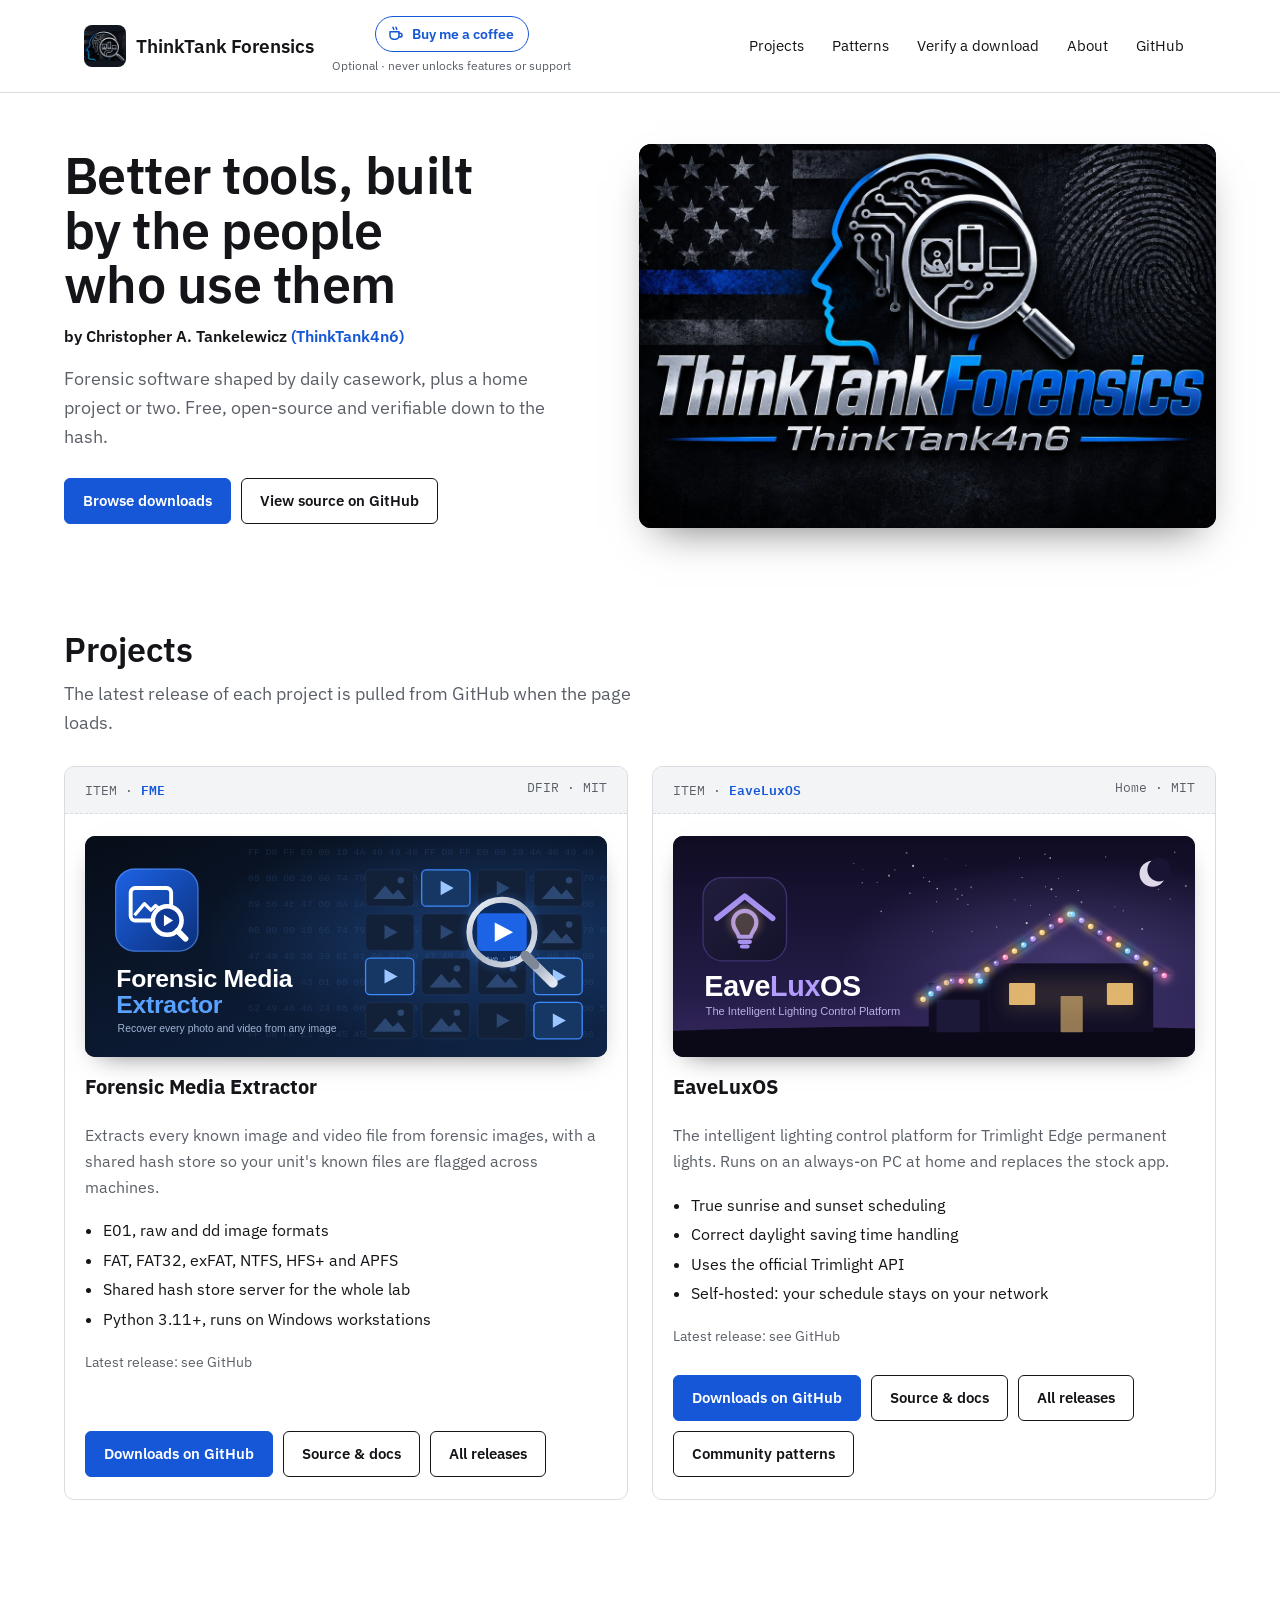
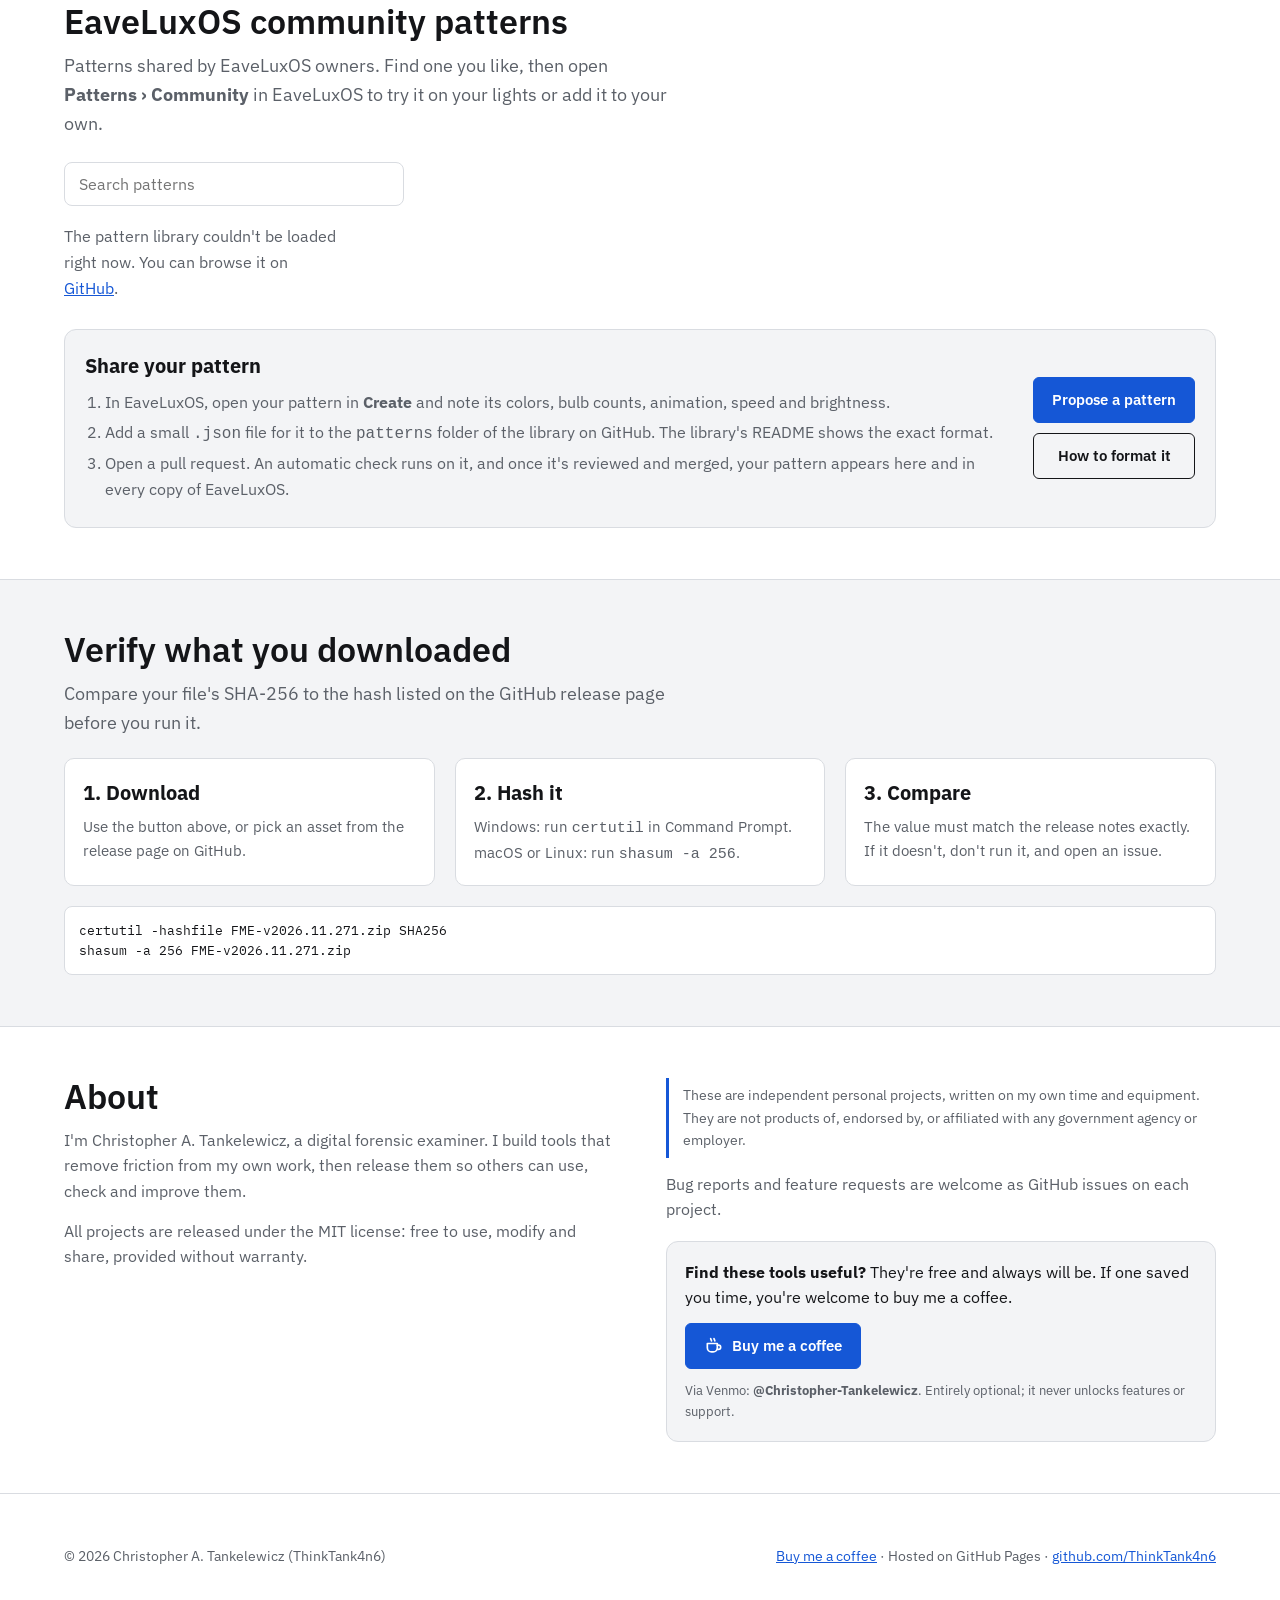
==== commit d864ec38: "Coffee button note: optional, never unlocks features or support" ====
--- a/index.html
+++ b/index.html
@@ -32,15 +32,15 @@
   --cell:light-dark(#e6e8ec,#23262a);--hit:light-dark(#1557d6,#3d8bff)}
 :root[data-theme=light]{color-scheme:light}:root[data-theme=dark]{color-scheme:dark}
 *{box-sizing:border-box;min-width:0}
-html{scroll-padding-top:72px;scroll-behavior:smooth}
+html{scroll-padding-top:96px;scroll-behavior:smooth}
 body{margin:0;background:var(--bg);color:var(--ink);font:16px/1.6 "IBM Plex Sans",system-ui,sans-serif;overflow-x:clip}
 a{color:var(--red)}
 .wrap{max-width:1240px;margin:0 auto}
 .band{padding:clamp(28px,4vw,64px) max(5vw,16px)}
 header.top{position:sticky;top:0;z-index:5;background:color-mix(in srgb,var(--bg) 92%,transparent);backdrop-filter:blur(8px);border-bottom:1px solid var(--line)}
-.top .wrap{display:flex;align-items:center;gap:16px;padding:12px max(5vw,16px);flex-wrap:wrap}
-.brand{display:flex;align-items:center;gap:10px;font-weight:600;color:var(--ink);text-decoration:none;font-size:17px}
-.brand img{width:34px;height:34px;border-radius:7px}
+.top .wrap{display:flex;align-items:center;gap:16px;padding:16px max(5vw,16px);flex-wrap:wrap;min-height:84px}
+.brand{display:flex;align-items:center;gap:10px;font-weight:600;color:var(--ink);text-decoration:none;font-size:19px}
+.brand img{width:42px;height:42px;border-radius:8px}
 nav{margin-left:auto;display:flex;gap:4px;flex-wrap:wrap}
 nav a{color:var(--ink);text-decoration:none;padding:10px 12px;border-radius:6px;font-size:15px}
 nav a:hover,nav a:focus-visible{background:var(--panel)}
@@ -93,6 +93,14 @@
 pre{overflow-x:auto;background:var(--bg);border:1px solid var(--line);border-radius:8px;padding:14px;font:13px/1.5 "IBM Plex Mono",monospace;margin:20px 0 0}
 .about .wrap{display:grid;grid-template-columns:minmax(0,1fr) minmax(0,1fr);gap:clamp(24px,4vw,56px)}
 .about p{color:var(--mute);margin:0 0 14px}
+.coffee{margin-top:18px;border:1px solid var(--line);border-radius:12px;padding:18px;background:var(--panel);display:flex;flex-direction:column;gap:12px;align-items:flex-start}
+.coffee p{margin:0;color:var(--ink)}.coffee small{color:var(--mute);font-size:13px}
+.btn svg,nav a svg{flex:none}.lead{display:flex;align-items:center;gap:18px;flex-wrap:wrap}
+.pill{display:inline-flex;align-items:center;gap:7px;min-height:36px;padding:6px 14px 6px 11px;border-radius:99px;border:1.5px solid var(--red);color:var(--red);font-size:14px;font-weight:600;text-decoration:none;white-space:nowrap}
+.pill svg{width:18px;height:18px}
+.tip{display:flex;flex-direction:column;align-items:center;gap:4px}.tip small{font-size:12px;color:var(--mute);white-space:nowrap}
+.pill:hover{background:var(--red);color:#fff}.pill:focus-visible{outline:3px solid var(--red);outline-offset:2px}
+@media(max-width:420px){.pill span,.tip small{display:none}.pill{padding:6px 9px}}
 .note{font-size:14px;border-left:3px solid var(--red);padding:6px 0 6px 14px;color:var(--mute)}
 footer{border-top:1px solid var(--line);font-size:14px;color:var(--mute)}
 footer .wrap{display:flex;justify-content:space-between;gap:12px;flex-wrap:wrap}
@@ -131,10 +139,13 @@
 <body>
 
 <header class="top"><div class="wrap">
+  <div class="lead">
   <a class="brand" href="#top" aria-label="ThinkTank Forensics home">
-    <img src="emblem.png" alt="" width="34" height="34">
+    <img src="emblem.png" alt="" width="42" height="42">
     ThinkTank Forensics
   </a>
+  <div class="tip"><a class="pill" href="https://venmo.com/u/Christopher-Tankelewicz" rel="noopener" aria-label="Buy me a coffee on Venmo"><svg viewBox="0 0 24 24" width="20" height="20" aria-hidden="true" fill="none" stroke="currentColor" stroke-width="2" stroke-linecap="round" stroke-linejoin="round"><path d="M4 9h12v5a5 5 0 0 1-5 5H9a5 5 0 0 1-5-5V9z"/><path d="M16 11h1.5a2.5 2.5 0 0 1 0 5H16"/><path d="M8 3c0 1.5 1 1.5 1 3M12 3c0 1.5 1 1.5 1 3"/></svg><span>Buy me a coffee</span></a><small>Optional · never unlocks features or support</small></div>
+  </div>
   <nav aria-label="Main">
     <a href="#projects">Projects</a>
     <a href="#patterns">Patterns</a>
@@ -210,13 +221,18 @@
   <div>
     <p class="note">These are independent personal projects, written on my own time and equipment. They are not products of, endorsed by, or affiliated with any government agency or employer.</p>
     <p>Bug reports and feature requests are welcome as GitHub issues on each project.</p>
+    <div class="coffee">
+      <p><b>Find these tools useful?</b> They're free and always will be. If one saved you time, you're welcome to buy me a coffee.</p>
+      <a class="btn solid" href="https://venmo.com/u/Christopher-Tankelewicz" rel="noopener"><svg viewBox="0 0 24 24" width="20" height="20" aria-hidden="true" fill="none" stroke="currentColor" stroke-width="2" stroke-linecap="round" stroke-linejoin="round"><path d="M4 9h12v5a5 5 0 0 1-5 5H9a5 5 0 0 1-5-5V9z"/><path d="M16 11h1.5a2.5 2.5 0 0 1 0 5H16"/><path d="M8 3c0 1.5 1 1.5 1 3M12 3c0 1.5 1 1.5 1 3"/></svg> Buy me a coffee</a>
+      <small>Via Venmo: <b>@Christopher-Tankelewicz</b>. Entirely optional; it never unlocks features or support.</small>
+    </div>
   </div>
 </div></section>
 </main>
 
 <footer class="band"><div class="wrap">
   <span>© <span id="yr">2026</span> Christopher A. Tankelewicz (ThinkTank4n6)</span>
-  <span>Hosted on GitHub Pages · <a href="https://github.com/ThinkTank4n6">github.com/ThinkTank4n6</a></span>
+  <span><a href="https://venmo.com/u/Christopher-Tankelewicz" rel="noopener">Buy me a coffee</a> · Hosted on GitHub Pages · <a href="https://github.com/ThinkTank4n6">github.com/ThinkTank4n6</a></span>
 </div></footer>
 
 <script>
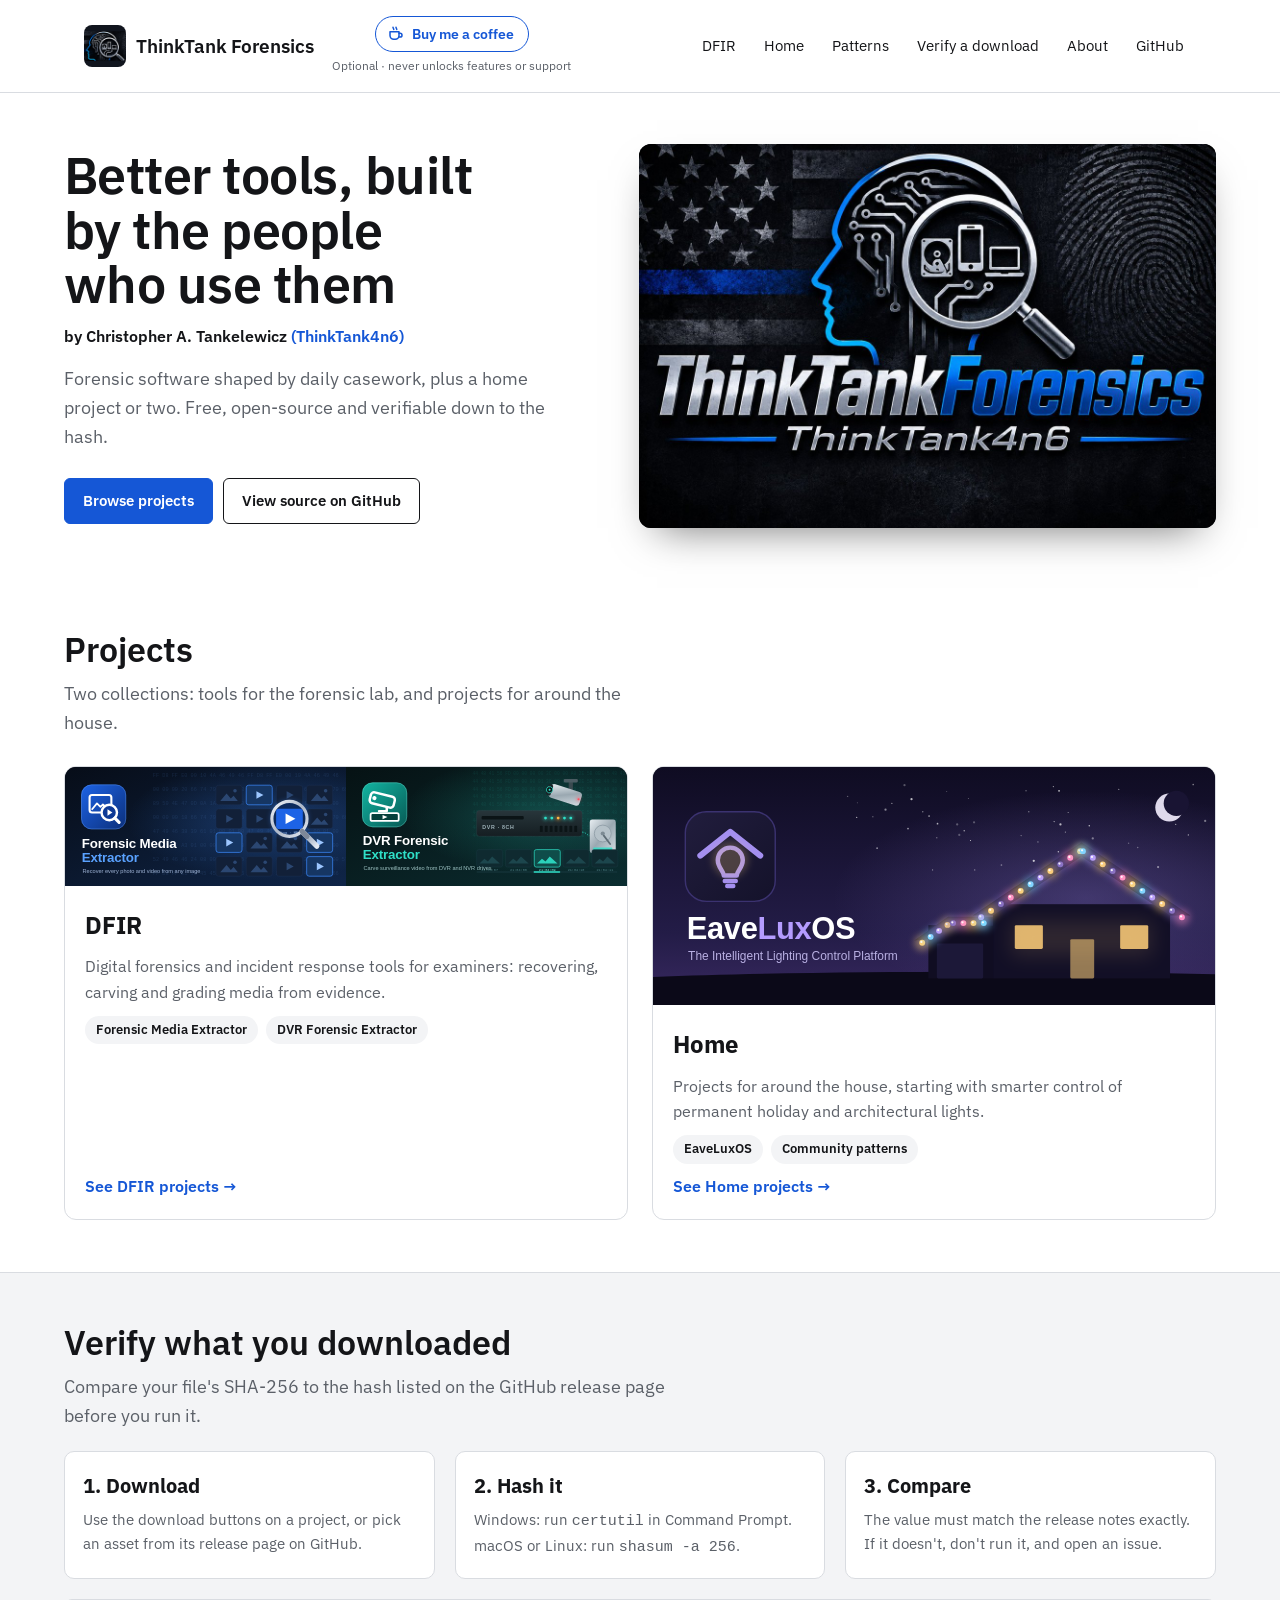
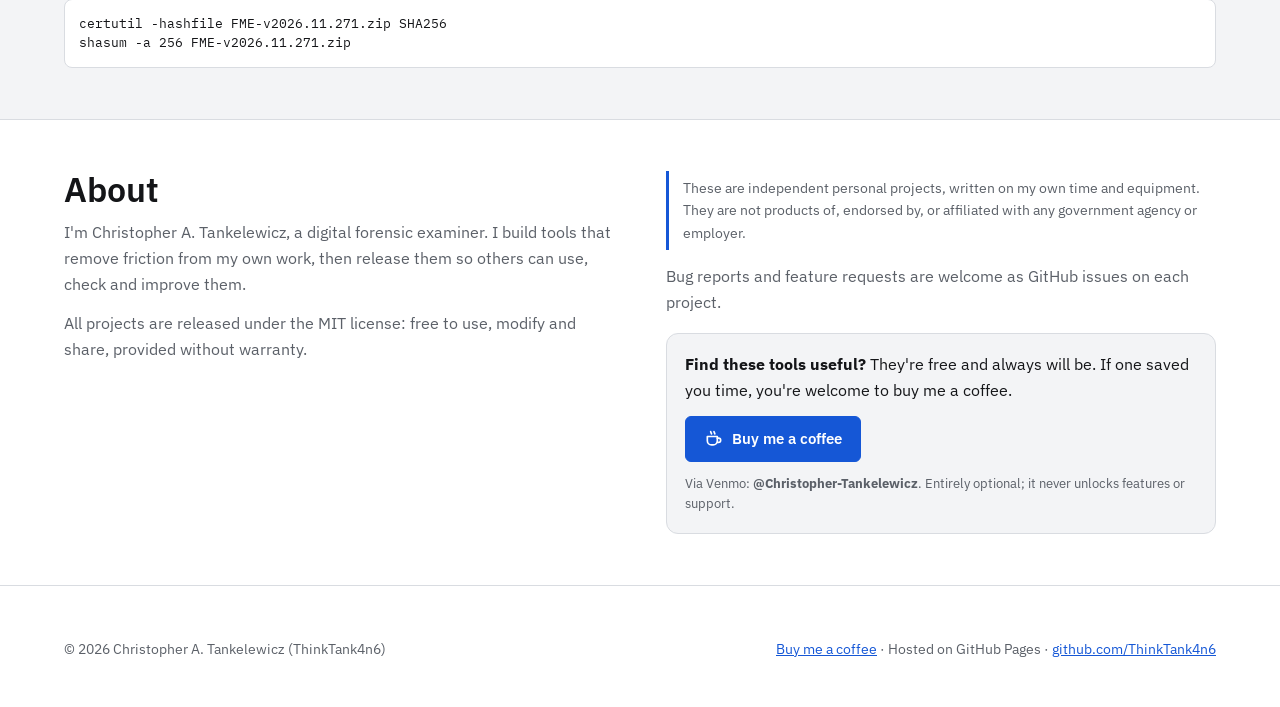
==== commit 9cb5120e: "Add DVR Forensic Extractor; split projects into DFIR and Home pages" ====
--- a/index.html
+++ b/index.html
@@ -4,13 +4,13 @@
 <meta charset="utf-8">
 <meta name="viewport" content="width=device-width, initial-scale=1">
 <title>ThinkTank Forensics</title>
-<meta name="description" content="Free, open-source tools by Christopher A. Tankelewicz (ThinkTank4n6): Forensic Media Extractor and EaveLuxOS.">
+<meta name="description" content="Free, open-source tools by Christopher A. Tankelewicz (ThinkTank4n6): DFIR tools for examiners and projects for the home.">
 <link rel="icon" href="favicon-32.png" type="image/png">
 <link rel="apple-touch-icon" href="apple-touch-icon.png">
 <meta property="og:type" content="website">
 <meta property="og:url" content="https://thinktankforensics.com/">
 <meta property="og:title" content="ThinkTank Forensics">
-<meta property="og:description" content="Free, open-source tools by Christopher A. Tankelewicz (ThinkTank4n6): Forensic Media Extractor and EaveLuxOS.">
+<meta property="og:description" content="Free, open-source tools by Christopher A. Tankelewicz (ThinkTank4n6): DFIR tools for examiners and projects for the home.">
 <meta property="og:image" content="https://thinktankforensics.com/og.jpg">
 <meta property="og:image:width" content="1200">
 <meta property="og:image:height" content="630">
@@ -19,138 +19,24 @@
 <link rel="preconnect" href="https://fonts.googleapis.com">
 <link rel="preconnect" href="https://fonts.gstatic.com" crossorigin>
 <link href="https://fonts.googleapis.com/css2?family=IBM+Plex+Mono:wght@400;600&family=IBM+Plex+Sans:wght@400;500;600&display=swap" rel="stylesheet">
-<style>
-/* VOICE: clinical, exact, quietly confident — a lab bench, not a billboard
-   IDEA: an evidence bag with its chain-of-custody label; each project is an item
-   PICTURE: a disk-sector map in hex, carved files lit up in evidence red
-   COLOUR and TYPE: white bag, ink, badge blue #1557d6 from the logo; IBM Plex Sans + Plex Mono for data only
-   LAYOUT: hero with sector map, two project items, how-to-verify band, footer */
-:root{color-scheme:light dark;
-  --bg:light-dark(#ffffff,#101113);--panel:light-dark(#f3f4f6,#1a1c1f);
-  --ink:light-dark(#141518,#eceef1);--mute:light-dark(#5b6068,#a2a8b1);
-  --line:light-dark(#d9dce1,#2c2f34);--red:light-dark(#1557d6,#3d8bff);
-  --cell:light-dark(#e6e8ec,#23262a);--hit:light-dark(#1557d6,#3d8bff)}
-:root[data-theme=light]{color-scheme:light}:root[data-theme=dark]{color-scheme:dark}
-*{box-sizing:border-box;min-width:0}
-html{scroll-padding-top:96px;scroll-behavior:smooth}
-body{margin:0;background:var(--bg);color:var(--ink);font:16px/1.6 "IBM Plex Sans",system-ui,sans-serif;overflow-x:clip}
-a{color:var(--red)}
-.wrap{max-width:1240px;margin:0 auto}
-.band{padding:clamp(28px,4vw,64px) max(5vw,16px)}
-header.top{position:sticky;top:0;z-index:5;background:color-mix(in srgb,var(--bg) 92%,transparent);backdrop-filter:blur(8px);border-bottom:1px solid var(--line)}
-.top .wrap{display:flex;align-items:center;gap:16px;padding:16px max(5vw,16px);flex-wrap:wrap;min-height:84px}
-.brand{display:flex;align-items:center;gap:10px;font-weight:600;color:var(--ink);text-decoration:none;font-size:19px}
-.brand img{width:42px;height:42px;border-radius:8px}
-nav{margin-left:auto;display:flex;gap:4px;flex-wrap:wrap}
-nav a{color:var(--ink);text-decoration:none;padding:10px 12px;border-radius:6px;font-size:15px}
-nav a:hover,nav a:focus-visible{background:var(--panel)}
-.hero .wrap{display:grid;grid-template-columns:minmax(0,1fr) minmax(0,1.1fr);gap:clamp(24px,4vw,56px);align-items:center}
-h1{font-size:clamp(34px,5vw,52px);line-height:1.05;margin:0 0 18px;text-wrap:balance;font-weight:600;letter-spacing:-.01em}
-h2{font-size:clamp(26px,3.4vw,34px);line-height:1.1;margin:0 0 12px;text-wrap:balance;font-weight:600}
-h3{font-size:20px;margin:0 0 6px}
-.byline{margin:-6px 0 16px;font-size:16px;font-weight:600;color:var(--ink)}.byline span{color:var(--red)}
-.lede{font-size:18px;color:var(--mute);max-width:34em;margin:0 0 26px}
-.btns{display:flex;gap:10px;flex-wrap:wrap}
-.btn{display:inline-flex;align-items:center;justify-content:center;gap:8px;min-height:44px;padding:10px 18px;border-radius:6px;font-weight:600;font-size:15px;text-decoration:none;border:1.5px solid var(--ink);color:var(--ink);background:transparent}
-.btn.solid{background:var(--red);border-color:var(--red);color:#fff}
-:root{--red-ink:#fff}
-.btn:hover{filter:brightness(1.08)}.btn:focus-visible,nav a:focus-visible{outline:3px solid var(--red);outline-offset:2px}
-.logo{margin:0;border-radius:12px;overflow:hidden;box-shadow:0 18px 40px -18px rgba(0,0,0,.55);background:#0d0f13}.logo img{display:block;width:100%;height:auto}
-.map{background:var(--panel);border:1px solid var(--line);border-radius:10px;padding:16px;font:12px/1 "IBM Plex Mono",monospace;color:var(--mute)}
-.map .hd{display:flex;justify-content:space-between;gap:8px;margin-bottom:12px;flex-wrap:wrap}
-.grid{display:grid;grid-template-columns:repeat(16,minmax(0,1fr));gap:3px}
-.grid i{aspect-ratio:1;border-radius:2px;background:var(--cell);transition:background .5s}
-.grid i.on{background:var(--hit)}
-.grid i.img{background:color-mix(in srgb,var(--hit) 55%,var(--cell))}
-.legend{display:flex;gap:16px;margin-top:12px;flex-wrap:wrap}
-.legend span::before{content:"";display:inline-block;width:10px;height:10px;border-radius:2px;margin-right:6px;vertical-align:-1px;background:var(--c)}
-.items{display:grid;grid-template-columns:repeat(2,minmax(0,1fr));gap:24px;margin-top:28px}
-.item{border:1px solid var(--line);border-radius:10px;overflow:hidden;display:flex;flex-direction:column;background:var(--bg)}
-.tag{display:flex;justify-content:space-between;gap:12px;padding:12px 20px;background:var(--panel);border-bottom:1px dashed var(--line);font:13px "IBM Plex Mono",monospace;color:var(--mute);flex-wrap:wrap}
-.tag b{color:var(--red);font-weight:600}
-.body{padding:22px 20px;display:flex;flex-direction:column;gap:14px;flex:1}
-.body p{margin:0;color:var(--mute)}
-.art{border-radius:10px;overflow:hidden;background:#0b0f1a;box-shadow:0 10px 26px -14px rgba(0,0,0,.6)}
-.art img{display:block;width:100%;height:auto}
-ul.feat{margin:0;padding-left:18px}ul.feat li{margin:4px 0}
-.rel{font-size:14px;color:var(--mute);min-height:1.6em}
-.rel code{font-family:"IBM Plex Mono",monospace;color:var(--ink)}
-.body .btns{margin-top:auto}
-.dl{display:grid;gap:12px}
-.os{border:1px solid var(--line);border-radius:10px;padding:12px}
-.os.mine{border-color:var(--red);box-shadow:0 0 0 1px var(--red) inset}
-.os h4{margin:0 0 8px;font-size:15px;display:flex;gap:8px;align-items:center;flex-wrap:wrap}
-.os h4 em{font-style:normal;font-size:12px;font-weight:600;color:#fff;background:var(--red);border-radius:99px;padding:2px 9px}
-.file{display:flex;flex-direction:column;gap:2px;min-height:44px;justify-content:center;padding:8px 12px;margin-top:6px;border-radius:7px;background:var(--panel);text-decoration:none;color:var(--ink)}
-.file:hover,.file:focus-visible{outline:2px solid var(--red);outline-offset:0}
-.file span{font-weight:600;color:var(--red)}
-.file small{color:var(--mute);font-size:13px;overflow-wrap:anywhere}
-.sums{font-size:14px;margin:0}
-.verify{background:var(--panel);border-top:1px solid var(--line);border-bottom:1px solid var(--line)}
-.steps{display:grid;grid-template-columns:repeat(3,minmax(0,1fr));gap:20px;margin-top:20px}
-.step{background:var(--bg);border:1px solid var(--line);border-radius:10px;padding:18px}
-.step p{margin:6px 0 0;color:var(--mute);font-size:15px}
-pre{overflow-x:auto;background:var(--bg);border:1px solid var(--line);border-radius:8px;padding:14px;font:13px/1.5 "IBM Plex Mono",monospace;margin:20px 0 0}
-.about .wrap{display:grid;grid-template-columns:minmax(0,1fr) minmax(0,1fr);gap:clamp(24px,4vw,56px)}
-.about p{color:var(--mute);margin:0 0 14px}
-.coffee{margin-top:18px;border:1px solid var(--line);border-radius:12px;padding:18px;background:var(--panel);display:flex;flex-direction:column;gap:12px;align-items:flex-start}
-.coffee p{margin:0;color:var(--ink)}.coffee small{color:var(--mute);font-size:13px}
-.btn svg,nav a svg{flex:none}.lead{display:flex;align-items:center;gap:18px;flex-wrap:wrap}
-.pill{display:inline-flex;align-items:center;gap:7px;min-height:36px;padding:6px 14px 6px 11px;border-radius:99px;border:1.5px solid var(--red);color:var(--red);font-size:14px;font-weight:600;text-decoration:none;white-space:nowrap}
-.pill svg{width:18px;height:18px}
-.tip{display:flex;flex-direction:column;align-items:center;gap:4px}.tip small{font-size:12px;color:var(--mute);white-space:nowrap}
-.pill:hover{background:var(--red);color:#fff}.pill:focus-visible{outline:3px solid var(--red);outline-offset:2px}
-@media(max-width:420px){.pill span,.tip small{display:none}.pill{padding:6px 9px}}
-.note{font-size:14px;border-left:3px solid var(--red);padding:6px 0 6px 14px;color:var(--mute)}
-footer{border-top:1px solid var(--line);font-size:14px;color:var(--mute)}
-footer .wrap{display:flex;justify-content:space-between;gap:12px;flex-wrap:wrap}
-
-.pbar{display:flex;gap:12px;flex-wrap:wrap;align-items:center;margin:24px 0 18px}
-.pbar input{font:inherit;font-size:16px;min-height:44px;padding:8px 14px;border:1px solid var(--line);border-radius:8px;background:var(--bg);color:var(--ink);flex:1 1 220px;max-width:340px}
-.pbar input:focus-visible{outline:3px solid var(--red);outline-offset:1px}
-.chips{display:flex;gap:8px;flex-wrap:wrap}
-.chip{font:inherit;font-size:14px;min-height:36px;padding:6px 14px;border-radius:99px;border:1px solid var(--line);background:var(--panel);color:var(--ink);cursor:pointer}
-.chip[aria-pressed=true]{background:var(--red);border-color:var(--red);color:#fff}
-.chip:focus-visible{outline:3px solid var(--red);outline-offset:2px}
-.pgrid{display:grid;grid-template-columns:repeat(auto-fill,minmax(240px,1fr));gap:16px}
-.pat{border:1px solid var(--line);border-radius:10px;overflow:hidden;background:var(--bg);display:flex;flex-direction:column}
-.strip{background:linear-gradient(#141226,#1d1838);padding:20px 14px 16px;position:relative}
-.strip::before{content:"";position:absolute;left:10px;right:10px;top:18px;height:2px;background:#3a3460}
-.bulbs{display:flex;justify-content:space-between;position:relative}
-.bulbs i{width:11px;height:11px;border-radius:50%;background:var(--c);box-shadow:0 0 8px 2px color-mix(in srgb,var(--c) 70%,transparent)}
-.pat .pb{padding:14px 16px 16px;display:flex;flex-direction:column;gap:6px}
-.pat h4{margin:0;font-size:17px}
-.pat p{margin:0;color:var(--mute);font-size:15px}
-.pat .by{font-size:13px}
-.pat .tags{display:flex;gap:6px;flex-wrap:wrap;margin-top:4px}
-.pat .tags span{font-size:12px;padding:2px 9px;border-radius:99px;background:var(--panel);color:var(--mute)}
-.pat .kind{font-size:12px;font-weight:600;color:var(--red)}
-.pmsg{color:var(--mute);margin:0}
-.share{margin-top:28px;border:1px solid var(--line);border-radius:12px;padding:20px;display:grid;grid-template-columns:minmax(0,1fr) auto;gap:20px;align-items:center;background:var(--panel)}
-.share ol{margin:8px 0 0;padding-left:20px;color:var(--mute)}.share li{margin:4px 0}
-.share .btns{flex-direction:column}
-@media(max-width:760px){.share{grid-template-columns:minmax(0,1fr)}.share .btns{flex-direction:row}}
-@media(prefers-reduced-motion:no-preference){.bulbs i{animation:tw 2.4s ease-in-out infinite;animation-delay:calc(var(--n) * -0.17s)}@keyframes tw{50%{opacity:.55}}}
-@media(max-width:860px){.items,.steps,.about .wrap{grid-template-columns:minmax(0,1fr)}}
-@media(max-width:700px){.hero .wrap{grid-template-columns:minmax(0,1fr)}nav{margin-left:0;width:100%}}
-@media(prefers-reduced-motion:reduce){html{scroll-behavior:auto}.grid i{transition:none}}
-</style>
+<link rel="stylesheet" href="site.css">
 </head>
 <body>
 
 <header class="top"><div class="wrap">
   <div class="lead">
-  <a class="brand" href="#top" aria-label="ThinkTank Forensics home">
+  <a class="brand" href="./" aria-label="ThinkTank Forensics home">
     <img src="emblem.png" alt="" width="42" height="42">
     ThinkTank Forensics
   </a>
   <div class="tip"><a class="pill" href="https://venmo.com/u/Christopher-Tankelewicz" rel="noopener" aria-label="Buy me a coffee on Venmo"><svg viewBox="0 0 24 24" width="20" height="20" aria-hidden="true" fill="none" stroke="currentColor" stroke-width="2" stroke-linecap="round" stroke-linejoin="round"><path d="M4 9h12v5a5 5 0 0 1-5 5H9a5 5 0 0 1-5-5V9z"/><path d="M16 11h1.5a2.5 2.5 0 0 1 0 5H16"/><path d="M8 3c0 1.5 1 1.5 1 3M12 3c0 1.5 1 1.5 1 3"/></svg><span>Buy me a coffee</span></a><small>Optional · never unlocks features or support</small></div>
   </div>
   <nav aria-label="Main">
-    <a href="#projects">Projects</a>
-    <a href="#patterns">Patterns</a>
-    <a href="#verify">Verify a download</a>
-    <a href="#about">About</a>
+    <a href="dfir.html">DFIR</a>
+    <a href="home.html">Home</a>
+    <a href="home.html#patterns">Patterns</a>
+    <a href="./#verify">Verify a download</a>
+    <a href="./#about">About</a>
     <a href="https://github.com/ThinkTank4n6">GitHub</a>
   </nav>
 </div></header>
@@ -162,7 +48,7 @@
     <p class="byline">by Christopher A. Tankelewicz <span>(ThinkTank4n6)</span></p>
     <p class="lede">Forensic software shaped by daily casework, plus a home project or two. Free, open-source and verifiable down to the hash.</p>
     <div class="btns">
-      <a class="btn solid" href="#projects">Browse downloads</a>
+      <a class="btn solid" href="#projects">Browse projects</a>
       <a class="btn" href="https://github.com/ThinkTank4n6">View source on GitHub</a>
     </div>
   </div>
@@ -171,32 +57,18 @@
 
 <section class="band" id="projects"><div class="wrap">
   <h2>Projects</h2>
-  <p class="lede" style="margin:0">The latest release of each project is pulled from GitHub when the page loads.</p>
-  <div class="items" id="items"></div>
-</div></section>
-
-
-<section class="band" id="patterns"><div class="wrap">
-  <h2>EaveLuxOS community patterns</h2>
-  <p class="lede" style="margin:0">Patterns shared by EaveLuxOS owners. Find one you like, then open <b>Patterns › Community</b> in EaveLuxOS to try it on your lights or add it to your own.</p>
-  <div class="pbar">
-    <input id="pq" type="search" placeholder="Search patterns" aria-label="Search patterns" autocomplete="off">
-    <div class="chips" id="ptags" role="group" aria-label="Filter by tag"></div>
-  </div>
-  <div class="pgrid" id="pgrid"><p class="pmsg">Loading the pattern library…</p></div>
-  <div class="share">
-    <div>
-      <h3>Share your pattern</h3>
-      <ol>
-        <li>In EaveLuxOS, open your pattern in <b>Create</b> and note its colors, bulb counts, animation, speed and brightness.</li>
-        <li>Add a small <code>.json</code> file for it to the <code>patterns</code> folder of the library on GitHub. The library's README shows the exact format.</li>
-        <li>Open a pull request. An automatic check runs on it, and once it's reviewed and merged, your pattern appears here and in every copy of EaveLuxOS.</li>
-      </ol>
-    </div>
-    <div class="btns">
-      <a class="btn solid" href="https://github.com/ThinkTank4n6/eaveluxos-patterns/new/main/patterns">Propose a pattern</a>
-      <a class="btn" href="https://github.com/ThinkTank4n6/eaveluxos-patterns#share-a-pattern">How to format it</a>
-    </div>
+  <p class="lede" style="margin:0">Two collections: tools for the forensic lab, and projects for around the house.</p>
+  <div class="cats">
+    <a class="cat" href="dfir.html">
+      <div class="art catart"><img src="img/fme-banner.svg" alt="" width="800" height="340"><img src="img/dfx-banner.svg" alt="" width="800" height="340"></div>
+      <div class="cb"><h3>DFIR</h3><p>Digital forensics and incident response tools for examiners: recovering, carving and grading media from evidence.</p>
+      <ul><li>Forensic Media Extractor</li><li>DVR Forensic Extractor</li></ul><span class="go">See DFIR projects →</span></div>
+    </a>
+    <a class="cat" href="home.html">
+      <div class="art"><img src="img/eaveluxos-banner.svg" alt="" width="800" height="340"></div>
+      <div class="cb"><h3>Home</h3><p>Projects for around the house, starting with smarter control of permanent holiday and architectural lights.</p>
+      <ul><li>EaveLuxOS</li><li>Community patterns</li></ul><span class="go">See Home projects →</span></div>
+    </a>
   </div>
 </div></section>
 
@@ -204,7 +76,7 @@
   <h2>Verify what you downloaded</h2>
   <p class="lede" style="margin:0">Compare your file's SHA-256 to the hash listed on the GitHub release page before you run it.</p>
   <div class="steps">
-    <div class="step"><h3>1. Download</h3><p>Use the button above, or pick an asset from the release page on GitHub.</p></div>
+    <div class="step"><h3>1. Download</h3><p>Use the download buttons on a project, or pick an asset from its release page on GitHub.</p></div>
     <div class="step"><h3>2. Hash it</h3><p>Windows: run <code>certutil</code> in Command Prompt. macOS or Linux: run <code>shasum -a 256</code>.</p></div>
     <div class="step"><h3>3. Compare</h3><p>The value must match the release notes exactly. If it doesn't, don't run it, and open an issue.</p></div>
   </div>
@@ -235,129 +107,6 @@
   <span><a href="https://venmo.com/u/Christopher-Tankelewicz" rel="noopener">Buy me a coffee</a> · Hosted on GitHub Pages · <a href="https://github.com/ThinkTank4n6">github.com/ThinkTank4n6</a></span>
 </div></footer>
 
-<script>
-{
-const OWNER = "ThinkTank4n6";
-const projects = [
-  { repo: "Forensic-Media-Extractor", name: "Forensic Media Extractor", short: "FME", kind: "DFIR",
-    blurb: "Extracts every known image and video file from forensic images, with a shared hash store so your unit's known files are flagged across machines.",
-    feats: ["E01, raw and dd image formats", "FAT, FAT32, exFAT, NTFS, HFS+ and APFS", "Shared hash store server for the whole lab", "Python 3.11+, runs on Windows workstations"],
-    art: "fme" },
-  { repo: "eaveluxos", name: "EaveLuxOS", short: "EaveLuxOS", kind: "Home",
-    blurb: "The intelligent lighting control platform for Trimlight Edge permanent lights. Runs on an always-on PC at home and replaces the stock app.",
-    feats: ["True sunrise and sunset scheduling", "Correct daylight saving time handling", "Uses the official Trimlight API", "Self-hosted: your schedule stays on your network"],
-    art: "eaveluxos", extra: ["#patterns", "Community patterns"] }
-];
-
-
-const esc = s => String(s).replace(/[&<>"']/g, c => ({"&":"&amp;","<":"&lt;",">":"&gt;","\"":"&quot;","'":"&#39;"}[c]));
-const gh = p => `https://github.com/${OWNER}/${p.repo}`;
-
-document.getElementById("items").innerHTML = projects.map(p => `
-  <article class="item" id="p-${p.repo}">
-    <div class="tag"><span>ITEM · <b>${esc(p.short)}</b></span><span>${esc(p.kind)} · MIT</span></div>
-    <div class="body">
-      <div class="art"><img src="img/${p.art}-banner.svg" alt="${esc(p.name)} logo" width="800" height="340" loading="lazy"></div>
-      <h3>${esc(p.name)}</h3>
-      <p>${esc(p.blurb)}</p>
-      <ul class="feat">${p.feats.map(f => `<li>${esc(f)}</li>`).join("")}</ul>
-      <div class="rel" data-rel>Latest release: see GitHub</div>
-      <div data-panel></div>
-      <div class="btns">
-        <a class="btn solid" data-dl href="${gh(p)}/releases/latest">Downloads on GitHub</a>
-        <a class="btn" href="${gh(p)}">Source &amp; docs</a>
-        <a class="btn" href="${gh(p)}/releases">All releases</a>${p.extra ? `<a class="btn" href="${p.extra[0]}">${esc(p.extra[1])}</a>` : ""}
-      </div>
-    </div>
-  </article>`).join("");
-
-// Pull the newest release from the GitHub API and build a download panel per platform.
-// The static buttons above still work if this fails.
-const describe = name => {
-  const n = name.toLowerCase();
-  const arm = /arm64|aarch64/.test(n), x64 = /x86_64|amd64|x64/.test(n);
-  if (/sha256|checksum/.test(n)) return { os: "Checksums", label: "SHA-256 checksums", rank: 9 };
-  if (/\.deb$/.test(n)) return { os: "Linux", label: `Debian / Ubuntu (.deb) · ${arm ? "ARM64" : "x86-64"}`, rank: arm ? 4 : 3 };
-  if (/linux|\.appimage$|\.rpm$/.test(n)) return { os: "Linux", label: `Linux (.tar.gz) · ${arm ? "ARM64 / Raspberry Pi" : "x86-64"}`, rank: arm ? 2 : 1 };
-  if (/mac|darwin|osx|\.dmg$|\.pkg$/.test(n)) {
-    const intel = /intel/.test(n) || (x64 && !arm);
-    return { os: "macOS", label: intel ? "Intel Macs" : "Apple Silicon (M1 and newer)", rank: intel ? 2 : 1 };
-  }
-  if (/windows|win64|win32|\.exe$|\.msi$/.test(n)) return { os: "Windows", label: /\.exe$|\.msi$/.test(n) ? "Windows installer" : "Windows 10 / 11 (64-bit)", rank: 1 };
-  return { os: "Other", label: name, rank: 1 };
-};
-const ua = navigator.userAgent;
-const myOS = /iPhone|iPad|Android/.test(ua) ? "" : /Windows/.test(ua) ? "Windows" : /Mac/.test(ua) ? "macOS" : /Linux|X11/.test(ua) ? "Linux" : "";
-const mb = b => b >= 1048576 ? (b/1048576).toFixed(1) + " MB" : Math.max(1, Math.round(b/1024)) + " KB";
-projects.forEach(async p => {
-  const card = document.getElementById("p-" + p.repo);
-  try {
-    const r = await fetch(`https://api.github.com/repos/${OWNER}/${p.repo}/releases/latest`, { headers: { Accept: "application/vnd.github+json" } });
-    if (!r.ok) return;
-    const j = await r.json();
-    const assets = (j.assets || []).map(x => ({ ...x, d: describe(x.name) }));
-    if (!assets.length) return;
-    const date = new Date(j.published_at).toLocaleDateString("en-US", { year: "numeric", month: "short", day: "numeric" });
-    const order = ["Windows", "macOS", "Linux", "Other"].sort((x, y) => (y === myOS) - (x === myOS));
-    const groups = order.map(os => {
-      const list = assets.filter(x => x.d.os === os).sort((x, y) => x.d.rank - y.d.rank);
-      if (!list.length) return "";
-      return `<div class="os${os === myOS ? " mine" : ""}"><h4>${os}${os === myOS ? " <em>your computer</em>" : ""}</h4>
-        ${list.map(x => `<a class="file" href="${esc(x.browser_download_url)}"><span>${esc(x.d.label)}</span><small>${esc(x.name)} · ${mb(x.size)}</small></a>`).join("")}</div>`;
-    }).join("");
-    const sums = assets.find(x => x.d.os === "Checksums");
-    card.querySelector("[data-rel]").innerHTML = `Latest release: <code>${esc(j.tag_name)}</code> · ${esc(date)}`;
-    card.querySelector("[data-panel]").innerHTML = `<div class="dl">${groups}</div>` +
-      (sums ? `<p class="sums">Verify your download against <a href="${esc(sums.browser_download_url)}">${esc(sums.name)}</a>.</p>` : "");
-    card.querySelector("[data-dl]").remove();
-  } catch (e) { /* offline or rate-limited: keep the fallback link */ }
-});
-
-
-// Community patterns: read the same index.json EaveLuxOS reads, live from GitHub.
-const PAT_URL = "https://raw.githubusercontent.com/ThinkTank4n6/eaveluxos-patterns/main/index.json";
-const pgrid = document.getElementById("pgrid"), pq = document.getElementById("pq"), ptags = document.getElementById("ptags");
-let pats = [], tagOn = "";
-const kindName = { show: "Studio show", automation: "Automation" };
-const titleCase = t => t.charAt(0).toUpperCase() + t.slice(1);
-const drawPats = () => {
-  const q = pq.value.trim().toLowerCase();
-  const list = pats.filter(x => (!tagOn || x.tags.includes(tagOn)) &&
-    (!q || [x.name, x.description, x.author, ...x.tags].join(" ").toLowerCase().includes(q)));
-  pgrid.innerHTML = list.length ? list.map(x => {
-    const cols = x.colors.length ? x.colors : ["#FFA757"];
-    const bulbs = Array.from({ length: 16 }, (_, i) => `<i style="--c:${esc(cols[i % cols.length])};--n:${i}"></i>`).join("");
-    return `<article class="pat"><div class="strip" aria-hidden="true"><div class="bulbs">${bulbs}</div></div>
-      <div class="pb">${kindName[x.kind] ? `<span class="kind">${kindName[x.kind]}</span>` : ""}<h4>${esc(x.name)}</h4>
-      ${x.description ? `<p>${esc(x.description)}</p>` : ""}${x.author ? `<p class="by">by ${esc(x.author)}</p>` : ""}
-      ${x.tags.length ? `<div class="tags">${x.tags.map(t => `<span>${esc(t)}</span>`).join("")}</div>` : ""}</div></article>`;
-  }).join("") : `<p class="pmsg">No patterns match. Try another search, or share one of your own below.</p>`;
-};
-const drawTags = () => {
-  const tags = [...new Set(pats.flatMap(x => x.tags))].sort();
-  ptags.innerHTML = [["", "All"], ...tags.map(t => [t, titleCase(t)])].map(([t, l]) =>
-    `<button class="chip" type="button" data-t="${esc(t)}" aria-pressed="${t === tagOn}">${esc(l)}</button>`).join("");
-};
-ptags.addEventListener("click", e => { const b = e.target.closest(".chip"); if (!b) return; tagOn = b.dataset.t; drawTags(); drawPats(); });
-pq.addEventListener("input", drawPats);
-(async () => {
-  try {
-    const r = await fetch(PAT_URL, { cache: "no-cache" });
-    if (!r.ok) throw 0;
-    const j = await r.json();
-    pats = (j.patterns || []).filter(x => x && x.id).map(x => ({
-      id: String(x.id), kind: x.kind || "pattern", name: String(x.name || x.id), author: String(x.author || ""),
-      description: String(x.description || ""), tags: (x.tags || []).map(t => String(t).toLowerCase()).slice(0, 8),
-      colors: (x.colors || []).filter(c => /^#[0-9a-f]{6}$/i.test(c)).slice(0, 8)
-    })).sort((a, b) => a.name.localeCompare(b.name));
-    drawTags(); drawPats();
-  } catch (e) {
-    pgrid.innerHTML = `<p class="pmsg">The pattern library couldn't be loaded right now. You can browse it on <a href="https://github.com/ThinkTank4n6/eaveluxos-patterns">GitHub</a>.</p>`;
-  }
-})();
-
-document.getElementById("yr").textContent = new Date().getFullYear();
-}
-</script>
+<script src="site.js"></script>
 </body>
 </html>
--- a/site.css
+++ b/site.css
@@ -0,0 +1,134 @@
+/* VOICE: clinical, exact, quietly confident — a lab bench, not a billboard
+   IDEA: an evidence bag with its chain-of-custody label; each project is an item
+   PICTURE: a disk-sector map in hex, carved files lit up in evidence red
+   COLOUR and TYPE: white bag, ink, badge blue #1557d6 from the logo; IBM Plex Sans + Plex Mono for data only
+   LAYOUT: hero with sector map, two project items, how-to-verify band, footer */
+:root{color-scheme:light dark;
+  --bg:light-dark(#ffffff,#101113);--panel:light-dark(#f3f4f6,#1a1c1f);
+  --ink:light-dark(#141518,#eceef1);--mute:light-dark(#5b6068,#a2a8b1);
+  --line:light-dark(#d9dce1,#2c2f34);--red:light-dark(#1557d6,#3d8bff);
+  --cell:light-dark(#e6e8ec,#23262a);--hit:light-dark(#1557d6,#3d8bff)}
+:root[data-theme=light]{color-scheme:light}:root[data-theme=dark]{color-scheme:dark}
+*{box-sizing:border-box;min-width:0}
+html{scroll-padding-top:96px;scroll-behavior:smooth}
+body{margin:0;background:var(--bg);color:var(--ink);font:16px/1.6 "IBM Plex Sans",system-ui,sans-serif;overflow-x:clip}
+a{color:var(--red)}
+.wrap{max-width:1240px;margin:0 auto}
+.band{padding:clamp(28px,4vw,64px) max(5vw,16px)}
+header.top{position:sticky;top:0;z-index:5;background:color-mix(in srgb,var(--bg) 92%,transparent);backdrop-filter:blur(8px);border-bottom:1px solid var(--line)}
+.top .wrap{display:flex;align-items:center;gap:16px;padding:16px max(5vw,16px);flex-wrap:wrap;min-height:84px}
+.brand{display:flex;align-items:center;gap:10px;font-weight:600;color:var(--ink);text-decoration:none;font-size:19px}
+.brand img{width:42px;height:42px;border-radius:8px}
+nav{margin-left:auto;display:flex;gap:4px;flex-wrap:wrap}
+nav a{color:var(--ink);text-decoration:none;padding:10px 12px;border-radius:6px;font-size:15px}
+nav a:hover,nav a:focus-visible{background:var(--panel)}
+.hero .wrap{display:grid;grid-template-columns:minmax(0,1fr) minmax(0,1.1fr);gap:clamp(24px,4vw,56px);align-items:center}
+h1{font-size:clamp(34px,5vw,52px);line-height:1.05;margin:0 0 18px;text-wrap:balance;font-weight:600;letter-spacing:-.01em}
+h2{font-size:clamp(26px,3.4vw,34px);line-height:1.1;margin:0 0 12px;text-wrap:balance;font-weight:600}
+h3{font-size:20px;margin:0 0 6px}
+.byline{margin:-6px 0 16px;font-size:16px;font-weight:600;color:var(--ink)}.byline span{color:var(--red)}
+.lede{font-size:18px;color:var(--mute);max-width:34em;margin:0 0 26px}
+.btns{display:flex;gap:10px;flex-wrap:wrap}
+.btn{display:inline-flex;align-items:center;justify-content:center;gap:8px;min-height:44px;padding:10px 18px;border-radius:6px;font-weight:600;font-size:15px;text-decoration:none;border:1.5px solid var(--ink);color:var(--ink);background:transparent}
+.btn.solid{background:var(--red);border-color:var(--red);color:#fff}
+:root{--red-ink:#fff}
+.btn:hover{filter:brightness(1.08)}.btn:focus-visible,nav a:focus-visible{outline:3px solid var(--red);outline-offset:2px}
+.logo{margin:0;border-radius:12px;overflow:hidden;box-shadow:0 18px 40px -18px rgba(0,0,0,.55);background:#0d0f13}.logo img{display:block;width:100%;height:auto}
+.map{background:var(--panel);border:1px solid var(--line);border-radius:10px;padding:16px;font:12px/1 "IBM Plex Mono",monospace;color:var(--mute)}
+.map .hd{display:flex;justify-content:space-between;gap:8px;margin-bottom:12px;flex-wrap:wrap}
+.grid{display:grid;grid-template-columns:repeat(16,minmax(0,1fr));gap:3px}
+.grid i{aspect-ratio:1;border-radius:2px;background:var(--cell);transition:background .5s}
+.grid i.on{background:var(--hit)}
+.grid i.img{background:color-mix(in srgb,var(--hit) 55%,var(--cell))}
+.legend{display:flex;gap:16px;margin-top:12px;flex-wrap:wrap}
+.legend span::before{content:"";display:inline-block;width:10px;height:10px;border-radius:2px;margin-right:6px;vertical-align:-1px;background:var(--c)}
+.items{display:grid;grid-template-columns:repeat(2,minmax(0,1fr));gap:24px;margin-top:28px}
+.item{border:1px solid var(--line);border-radius:10px;overflow:hidden;display:flex;flex-direction:column;background:var(--bg)}
+.tag{display:flex;justify-content:space-between;gap:12px;padding:12px 20px;background:var(--panel);border-bottom:1px dashed var(--line);font:13px "IBM Plex Mono",monospace;color:var(--mute);flex-wrap:wrap}
+.tag b{color:var(--red);font-weight:600}
+.body{padding:22px 20px;display:flex;flex-direction:column;gap:14px;flex:1}
+.body p{margin:0;color:var(--mute)}
+.art{border-radius:10px;overflow:hidden;background:#0b0f1a;box-shadow:0 10px 26px -14px rgba(0,0,0,.6)}
+.art img{display:block;width:100%;height:auto}
+ul.feat{margin:0;padding-left:18px}ul.feat li{margin:4px 0}
+.rel{font-size:14px;color:var(--mute);min-height:1.6em}
+.rel code{font-family:"IBM Plex Mono",monospace;color:var(--ink)}
+.body .btns{margin-top:auto}
+.dl{display:grid;gap:12px}
+.os{border:1px solid var(--line);border-radius:10px;padding:12px}
+.os.mine{border-color:var(--red);box-shadow:0 0 0 1px var(--red) inset}
+.os h4{margin:0 0 8px;font-size:15px;display:flex;gap:8px;align-items:center;flex-wrap:wrap}
+.os h4 em{font-style:normal;font-size:12px;font-weight:600;color:#fff;background:var(--red);border-radius:99px;padding:2px 9px}
+.file{display:flex;flex-direction:column;gap:2px;min-height:44px;justify-content:center;padding:8px 12px;margin-top:6px;border-radius:7px;background:var(--panel);text-decoration:none;color:var(--ink)}
+.file:hover,.file:focus-visible{outline:2px solid var(--red);outline-offset:0}
+.file span{font-weight:600;color:var(--red)}
+.file small{color:var(--mute);font-size:13px;overflow-wrap:anywhere}
+.sums{font-size:14px;margin:0}
+.verify{background:var(--panel);border-top:1px solid var(--line);border-bottom:1px solid var(--line)}
+.steps{display:grid;grid-template-columns:repeat(3,minmax(0,1fr));gap:20px;margin-top:20px}
+.step{background:var(--bg);border:1px solid var(--line);border-radius:10px;padding:18px}
+.step p{margin:6px 0 0;color:var(--mute);font-size:15px}
+pre{overflow-x:auto;background:var(--bg);border:1px solid var(--line);border-radius:8px;padding:14px;font:13px/1.5 "IBM Plex Mono",monospace;margin:20px 0 0}
+.about .wrap{display:grid;grid-template-columns:minmax(0,1fr) minmax(0,1fr);gap:clamp(24px,4vw,56px)}
+.about p{color:var(--mute);margin:0 0 14px}
+.coffee{margin-top:18px;border:1px solid var(--line);border-radius:12px;padding:18px;background:var(--panel);display:flex;flex-direction:column;gap:12px;align-items:flex-start}
+.coffee p{margin:0;color:var(--ink)}.coffee small{color:var(--mute);font-size:13px}
+.btn svg,nav a svg{flex:none}.lead{display:flex;align-items:center;gap:18px;flex-wrap:wrap}
+.pill{display:inline-flex;align-items:center;gap:7px;min-height:36px;padding:6px 14px 6px 11px;border-radius:99px;border:1.5px solid var(--red);color:var(--red);font-size:14px;font-weight:600;text-decoration:none;white-space:nowrap}
+.pill svg{width:18px;height:18px}
+.tip{display:flex;flex-direction:column;align-items:center;gap:4px}.tip small{font-size:12px;color:var(--mute);white-space:nowrap}
+.pill:hover{background:var(--red);color:#fff}.pill:focus-visible{outline:3px solid var(--red);outline-offset:2px}
+@media(max-width:420px){.pill span,.tip small{display:none}.pill{padding:6px 9px}}
+.note{font-size:14px;border-left:3px solid var(--red);padding:6px 0 6px 14px;color:var(--mute)}
+footer{border-top:1px solid var(--line);font-size:14px;color:var(--mute)}
+footer .wrap{display:flex;justify-content:space-between;gap:12px;flex-wrap:wrap}
+
+.pbar{display:flex;gap:12px;flex-wrap:wrap;align-items:center;margin:24px 0 18px}
+.pbar input{font:inherit;font-size:16px;min-height:44px;padding:8px 14px;border:1px solid var(--line);border-radius:8px;background:var(--bg);color:var(--ink);flex:1 1 220px;max-width:340px}
+.pbar input:focus-visible{outline:3px solid var(--red);outline-offset:1px}
+.chips{display:flex;gap:8px;flex-wrap:wrap}
+.chip{font:inherit;font-size:14px;min-height:36px;padding:6px 14px;border-radius:99px;border:1px solid var(--line);background:var(--panel);color:var(--ink);cursor:pointer}
+.chip[aria-pressed=true]{background:var(--red);border-color:var(--red);color:#fff}
+.chip:focus-visible{outline:3px solid var(--red);outline-offset:2px}
+.pgrid{display:grid;grid-template-columns:repeat(auto-fill,minmax(240px,1fr));gap:16px}
+.pat{border:1px solid var(--line);border-radius:10px;overflow:hidden;background:var(--bg);display:flex;flex-direction:column}
+.strip{background:linear-gradient(#141226,#1d1838);padding:20px 14px 16px;position:relative}
+.strip::before{content:"";position:absolute;left:10px;right:10px;top:18px;height:2px;background:#3a3460}
+.bulbs{display:flex;justify-content:space-between;position:relative}
+.bulbs i{width:11px;height:11px;border-radius:50%;background:var(--c);box-shadow:0 0 8px 2px color-mix(in srgb,var(--c) 70%,transparent)}
+.pat .pb{padding:14px 16px 16px;display:flex;flex-direction:column;gap:6px}
+.pat h4{margin:0;font-size:17px}
+.pat p{margin:0;color:var(--mute);font-size:15px}
+.pat .by{font-size:13px}
+.pat .tags{display:flex;gap:6px;flex-wrap:wrap;margin-top:4px}
+.pat .tags span{font-size:12px;padding:2px 9px;border-radius:99px;background:var(--panel);color:var(--mute)}
+.pat .kind{font-size:12px;font-weight:600;color:var(--red)}
+.pmsg{color:var(--mute);margin:0}
+.share{margin-top:28px;border:1px solid var(--line);border-radius:12px;padding:20px;display:grid;grid-template-columns:minmax(0,1fr) auto;gap:20px;align-items:center;background:var(--panel)}
+.share ol{margin:8px 0 0;padding-left:20px;color:var(--mute)}.share li{margin:4px 0}
+.share .btns{flex-direction:column}
+@media(max-width:760px){.share{grid-template-columns:minmax(0,1fr)}.share .btns{flex-direction:row}}
+@media(prefers-reduced-motion:no-preference){.bulbs i{animation:tw 2.4s ease-in-out infinite;animation-delay:calc(var(--n) * -0.17s)}@keyframes tw{50%{opacity:.55}}}
+@media(max-width:860px){.items,.steps,.about .wrap{grid-template-columns:minmax(0,1fr)}}
+@media(max-width:700px){.hero .wrap{grid-template-columns:minmax(0,1fr)}nav{margin-left:0;width:100%}}
+@media(prefers-reduced-motion:reduce){html{scroll-behavior:auto}.grid i{transition:none}}
+
+.cats{display:grid;grid-template-columns:repeat(2,minmax(0,1fr));gap:24px;margin-top:28px}
+.cat{display:flex;flex-direction:column;border:1px solid var(--line);border-radius:12px;overflow:hidden;text-decoration:none;color:var(--ink);background:var(--bg);transition:transform .2s,border-color .2s}
+.cat:hover,.cat:focus-visible{border-color:var(--red);transform:translateY(-2px)}.cat:focus-visible{outline:3px solid var(--red);outline-offset:2px}
+.cat .art{border-radius:0;box-shadow:none}
+.cat .cb{padding:20px;display:flex;flex-direction:column;gap:10px;flex:1}
+.cat h3{font-size:24px;margin:0}.cat p{margin:0;color:var(--mute)}
+.cat ul{list-style:none;margin:0;padding:0;display:flex;gap:8px;flex-wrap:wrap}
+.cat li{font-size:13px;font-weight:600;padding:4px 11px;border-radius:99px;background:var(--panel)}
+.cat .go{margin-top:auto;color:var(--red);font-weight:600}
+.catart{display:grid;grid-auto-flow:column;grid-auto-columns:minmax(0,1fr)}
+.catart img{display:block;width:100%;height:auto}
+.phead{border-bottom:1px solid var(--line)}
+.crumb{font-size:14px;color:var(--mute);margin:0 0 10px}.crumb a{color:var(--mute)}
+.warn{border:1px solid #d08a00;background:color-mix(in srgb,#d08a00 12%,var(--bg));border-radius:8px;padding:10px 12px;font-size:14px;color:var(--ink)}
+.warn b{color:#d08a00}
+.items.one{grid-template-columns:minmax(0,1fr);max-width:640px}
+nav a[aria-current=page]{background:var(--panel);font-weight:600}
+@media(max-width:860px){.cats{grid-template-columns:minmax(0,1fr)}}
+@media(prefers-reduced-motion:reduce){.cat{transition:none}}
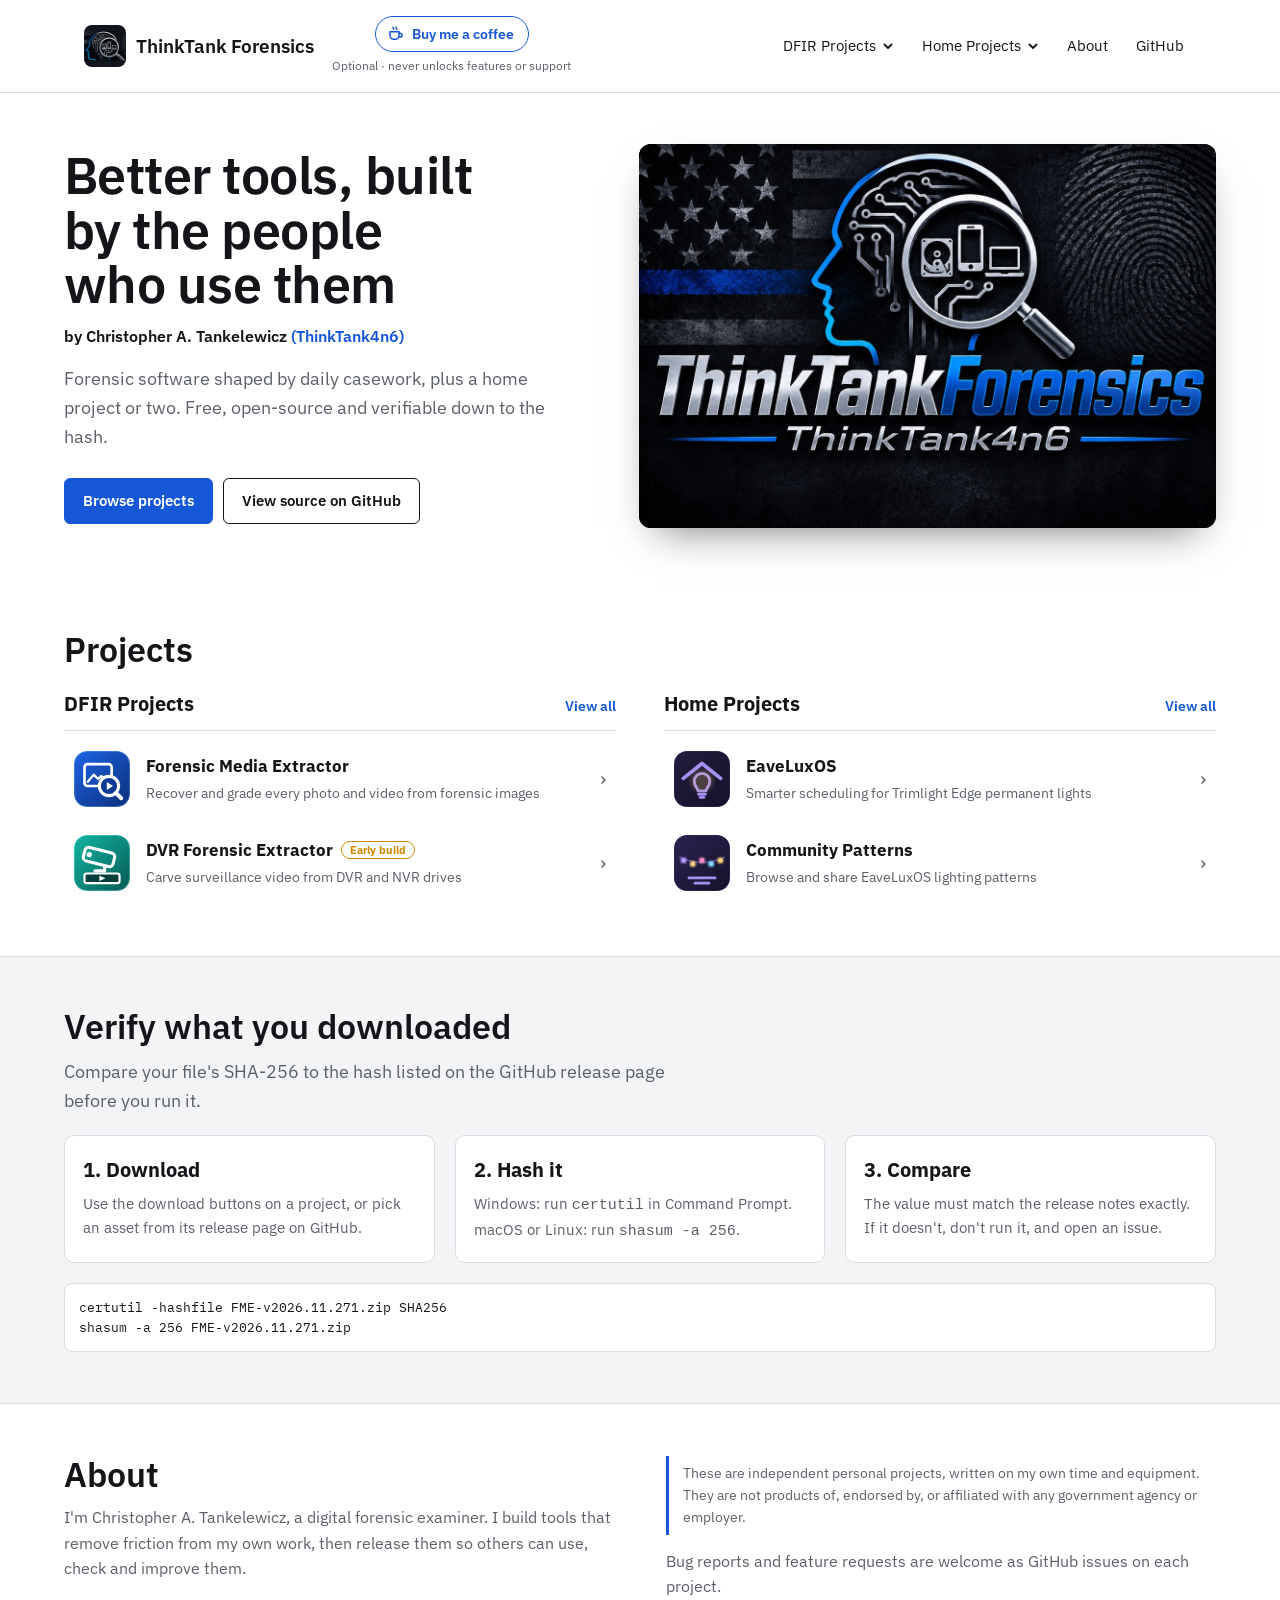
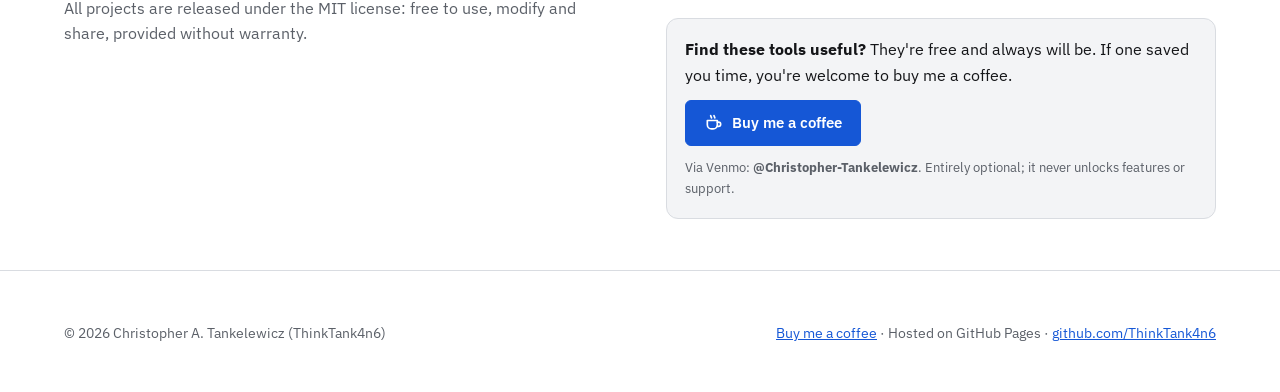
==== commit fae23f47: "DFIR and Home Projects dropdowns; simpler homepage project list" ====
--- a/index.html
+++ b/index.html
@@ -32,10 +32,8 @@
   <div class="tip"><a class="pill" href="https://venmo.com/u/Christopher-Tankelewicz" rel="noopener" aria-label="Buy me a coffee on Venmo"><svg viewBox="0 0 24 24" width="20" height="20" aria-hidden="true" fill="none" stroke="currentColor" stroke-width="2" stroke-linecap="round" stroke-linejoin="round"><path d="M4 9h12v5a5 5 0 0 1-5 5H9a5 5 0 0 1-5-5V9z"/><path d="M16 11h1.5a2.5 2.5 0 0 1 0 5H16"/><path d="M8 3c0 1.5 1 1.5 1 3M12 3c0 1.5 1 1.5 1 3"/></svg><span>Buy me a coffee</span></a><small>Optional · never unlocks features or support</small></div>
   </div>
   <nav aria-label="Main">
-    <a href="dfir.html">DFIR</a>
-    <a href="home.html">Home</a>
-    <a href="home.html#patterns">Patterns</a>
-    <a href="./#verify">Verify a download</a>
+    <div class="dd" data-menu="DFIR"><button class="ddb" type="button" aria-expanded="false" aria-controls="m-dfir">DFIR Projects <svg class="chev" viewBox="0 0 12 12" width="12" height="12" aria-hidden="true"><path d="M2.5 4.5 6 8l3.5-3.5" fill="none" stroke="currentColor" stroke-width="1.8" stroke-linecap="round" stroke-linejoin="round"/></svg></button><div class="ddm" id="m-dfir" hidden></div></div>
+    <div class="dd" data-menu="Home"><button class="ddb" type="button" aria-expanded="false" aria-controls="m-home">Home Projects <svg class="chev" viewBox="0 0 12 12" width="12" height="12" aria-hidden="true"><path d="M2.5 4.5 6 8l3.5-3.5" fill="none" stroke="currentColor" stroke-width="1.8" stroke-linecap="round" stroke-linejoin="round"/></svg></button><div class="ddm" id="m-home" hidden></div></div>
     <a href="./#about">About</a>
     <a href="https://github.com/ThinkTank4n6">GitHub</a>
   </nav>
@@ -57,18 +55,15 @@
 
 <section class="band" id="projects"><div class="wrap">
   <h2>Projects</h2>
-  <p class="lede" style="margin:0">Two collections: tools for the forensic lab, and projects for around the house.</p>
-  <div class="cats">
-    <a class="cat" href="dfir.html">
-      <div class="art catart"><img src="img/fme-banner.svg" alt="" width="800" height="340"><img src="img/dfx-banner.svg" alt="" width="800" height="340"></div>
-      <div class="cb"><h3>DFIR</h3><p>Digital forensics and incident response tools for examiners: recovering, carving and grading media from evidence.</p>
-      <ul><li>Forensic Media Extractor</li><li>DVR Forensic Extractor</li></ul><span class="go">See DFIR projects →</span></div>
-    </a>
-    <a class="cat" href="home.html">
-      <div class="art"><img src="img/eaveluxos-banner.svg" alt="" width="800" height="340"></div>
-      <div class="cb"><h3>Home</h3><p>Projects for around the house, starting with smarter control of permanent holiday and architectural lights.</p>
-      <ul><li>EaveLuxOS</li><li>Community patterns</li></ul><span class="go">See Home projects →</span></div>
-    </a>
+  <div class="cols">
+    <div class="col">
+      <div class="colh"><h3>DFIR Projects</h3><a href="dfir.html">View all</a></div>
+      <div class="rows" data-list="DFIR"></div>
+    </div>
+    <div class="col">
+      <div class="colh"><h3>Home Projects</h3><a href="home.html">View all</a></div>
+      <div class="rows" data-list="Home"></div>
+    </div>
   </div>
 </div></section>
 
--- a/site.css
+++ b/site.css
@@ -113,22 +113,40 @@
 @media(max-width:700px){.hero .wrap{grid-template-columns:minmax(0,1fr)}nav{margin-left:0;width:100%}}
 @media(prefers-reduced-motion:reduce){html{scroll-behavior:auto}.grid i{transition:none}}
 
-.cats{display:grid;grid-template-columns:repeat(2,minmax(0,1fr));gap:24px;margin-top:28px}
-.cat{display:flex;flex-direction:column;border:1px solid var(--line);border-radius:12px;overflow:hidden;text-decoration:none;color:var(--ink);background:var(--bg);transition:transform .2s,border-color .2s}
-.cat:hover,.cat:focus-visible{border-color:var(--red);transform:translateY(-2px)}.cat:focus-visible{outline:3px solid var(--red);outline-offset:2px}
-.cat .art{border-radius:0;box-shadow:none}
-.cat .cb{padding:20px;display:flex;flex-direction:column;gap:10px;flex:1}
-.cat h3{font-size:24px;margin:0}.cat p{margin:0;color:var(--mute)}
-.cat ul{list-style:none;margin:0;padding:0;display:flex;gap:8px;flex-wrap:wrap}
-.cat li{font-size:13px;font-weight:600;padding:4px 11px;border-radius:99px;background:var(--panel)}
-.cat .go{margin-top:auto;color:var(--red);font-weight:600}
-.catart{display:grid;grid-auto-flow:column;grid-auto-columns:minmax(0,1fr)}
-.catart img{display:block;width:100%;height:auto}
 .phead{border-bottom:1px solid var(--line)}
 .crumb{font-size:14px;color:var(--mute);margin:0 0 10px}.crumb a{color:var(--mute)}
 .warn{border:1px solid #d08a00;background:color-mix(in srgb,#d08a00 12%,var(--bg));border-radius:8px;padding:10px 12px;font-size:14px;color:var(--ink)}
 .warn b{color:#d08a00}
 .items.one{grid-template-columns:minmax(0,1fr);max-width:640px}
-nav a[aria-current=page]{background:var(--panel);font-weight:600}
-@media(max-width:860px){.cats{grid-template-columns:minmax(0,1fr)}}
-@media(prefers-reduced-motion:reduce){.cat{transition:none}}
+
+/* navigation dropdowns */
+nav{align-items:center}
+.dd{position:relative}
+.ddb{font:inherit;font-size:15px;color:var(--ink);background:none;border:0;padding:10px 12px;border-radius:6px;cursor:pointer;display:inline-flex;align-items:center;gap:6px;min-height:44px}
+.ddb:hover,.ddb[aria-expanded=true]{background:var(--panel)}
+.ddb:focus-visible{outline:3px solid var(--red);outline-offset:2px}
+.dd[data-current] .ddb{font-weight:600}
+.dd[data-current] .ddb::after{content:"";position:absolute;left:12px;right:12px;bottom:2px;height:2px;border-radius:2px;background:var(--red)}
+.chev{transition:transform .15s}.ddb[aria-expanded=true] .chev{transform:rotate(180deg)}
+.ddm{position:absolute;top:calc(100% + 8px);left:0;width:340px;background:var(--bg);border:1px solid var(--line);border-radius:12px;padding:8px;box-shadow:0 18px 40px -12px rgba(0,0,0,.45);z-index:20}
+.ddm[hidden]{display:none}
+.mi{display:flex;gap:12px;align-items:center;padding:10px;border-radius:8px;text-decoration:none;color:var(--ink)}
+.mi:hover,.mi:focus-visible{background:var(--panel);outline:none}
+.mi img{width:40px;height:40px;flex:none;border-radius:10px}
+.mi b{display:block;font-size:15px}.mi small{display:block;color:var(--mute);font-size:13px;line-height:1.4}
+.ddm .all{display:block;margin-top:4px;padding:10px;border-top:1px solid var(--line);color:var(--red);font-weight:600;font-size:14px;text-decoration:none}
+.ddm .all:hover{text-decoration:underline}
+/* homepage project lists */
+.cols{display:grid;grid-template-columns:repeat(2,minmax(0,1fr));gap:clamp(24px,4vw,48px);margin-top:20px}
+.colh{display:flex;justify-content:space-between;align-items:baseline;gap:12px;border-bottom:1px solid var(--line);padding-bottom:10px;margin-bottom:6px}
+.colh h3{margin:0;font-size:20px}.colh a{color:var(--red);font-weight:600;font-size:14px;text-decoration:none}
+.rows{display:flex;flex-direction:column}
+.row{display:flex;gap:16px;align-items:center;padding:14px 10px;border-radius:10px;text-decoration:none;color:var(--ink)}
+.row:hover,.row:focus-visible{background:var(--panel);outline:none}
+.row img{width:56px;height:56px;flex:none;border-radius:13px}
+.row .rt{flex:1}.row b{font-size:17px}.row small{display:block;color:var(--mute);font-size:14px;margin-top:2px}
+.row .badge{font-size:11px;font-weight:700;color:#d08a00;border:1px solid #d08a00;border-radius:99px;padding:1px 8px;margin-left:8px;vertical-align:2px;white-space:nowrap}
+.row .arr{color:var(--mute);font-size:20px;flex:none}
+@media(max-width:860px){.cols{grid-template-columns:minmax(0,1fr)}}
+@media(max-width:700px){.dd{position:static}.ddm{left:max(5vw,16px);right:max(5vw,16px);width:auto}}
+@media(prefers-reduced-motion:reduce){.chev{transition:none}}
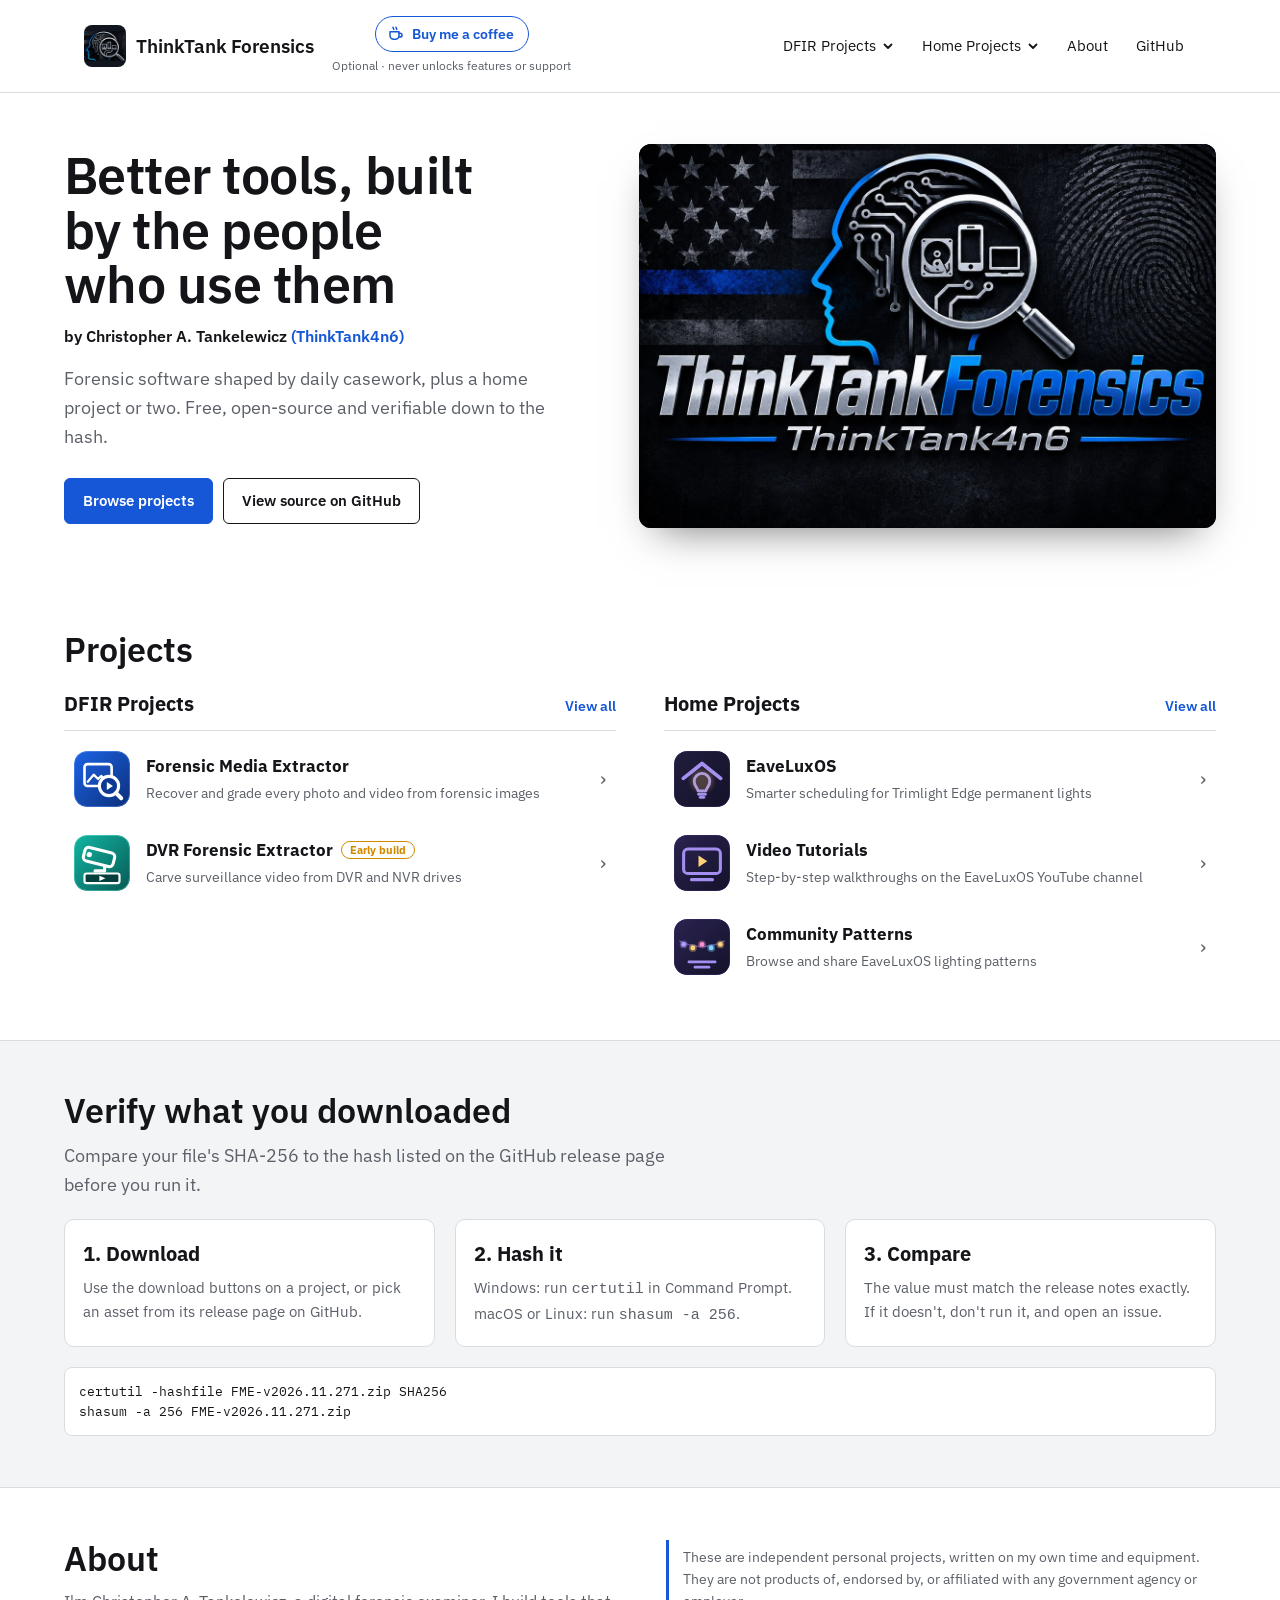
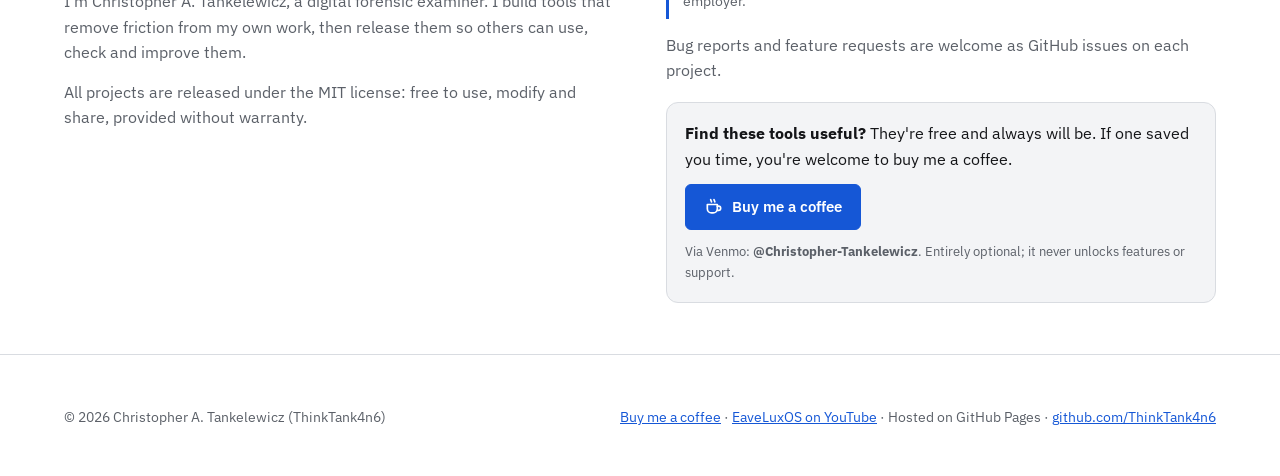
==== commit b35074ae: "Show EaveLuxOS tutorials from the YouTube channel" ====
--- a/index.html
+++ b/index.html
@@ -99,7 +99,7 @@
 
 <footer class="band"><div class="wrap">
   <span>© <span id="yr">2026</span> Christopher A. Tankelewicz (ThinkTank4n6)</span>
-  <span><a href="https://venmo.com/u/Christopher-Tankelewicz" rel="noopener">Buy me a coffee</a> · Hosted on GitHub Pages · <a href="https://github.com/ThinkTank4n6">github.com/ThinkTank4n6</a></span>
+  <span><a href="https://venmo.com/u/Christopher-Tankelewicz" rel="noopener">Buy me a coffee</a> · <a href="https://www.youtube.com/channel/UCGIO8UPksE7Y5YmotKnUUUQ" rel="noopener">EaveLuxOS on YouTube</a> · Hosted on GitHub Pages · <a href="https://github.com/ThinkTank4n6">github.com/ThinkTank4n6</a></span>
 </div></footer>
 
 <script src="site.js"></script>
--- a/site.css
+++ b/site.css
@@ -150,3 +150,13 @@
 @media(max-width:860px){.cols{grid-template-columns:minmax(0,1fr)}}
 @media(max-width:700px){.dd{position:static}.ddm{left:max(5vw,16px);right:max(5vw,16px);width:auto}}
 @media(prefers-reduced-motion:reduce){.chev{transition:none}}
+
+
+/* video tutorials (YouTube) */
+.yt{display:grid;grid-template-columns:minmax(0,2fr) minmax(0,1fr);gap:24px;margin-top:24px;align-items:start}
+.yt .frame{aspect-ratio:16/9;background:#000;border-radius:12px;overflow:hidden;border:1px solid var(--line)}
+.yt iframe{display:block;width:100%;height:100%;border:0}
+.ytside{border:1px solid var(--line);border-radius:12px;padding:20px;background:var(--panel);display:flex;flex-direction:column;gap:10px}
+.ytside img{width:72px;height:72px;border-radius:18px}.ytside h3{margin:0}.ytside p{margin:0;color:var(--mute)}
+.ytside .btns{margin-top:6px}.ytbtn svg{flex:none}
+@media(max-width:860px){.yt{grid-template-columns:minmax(0,1fr)}}
